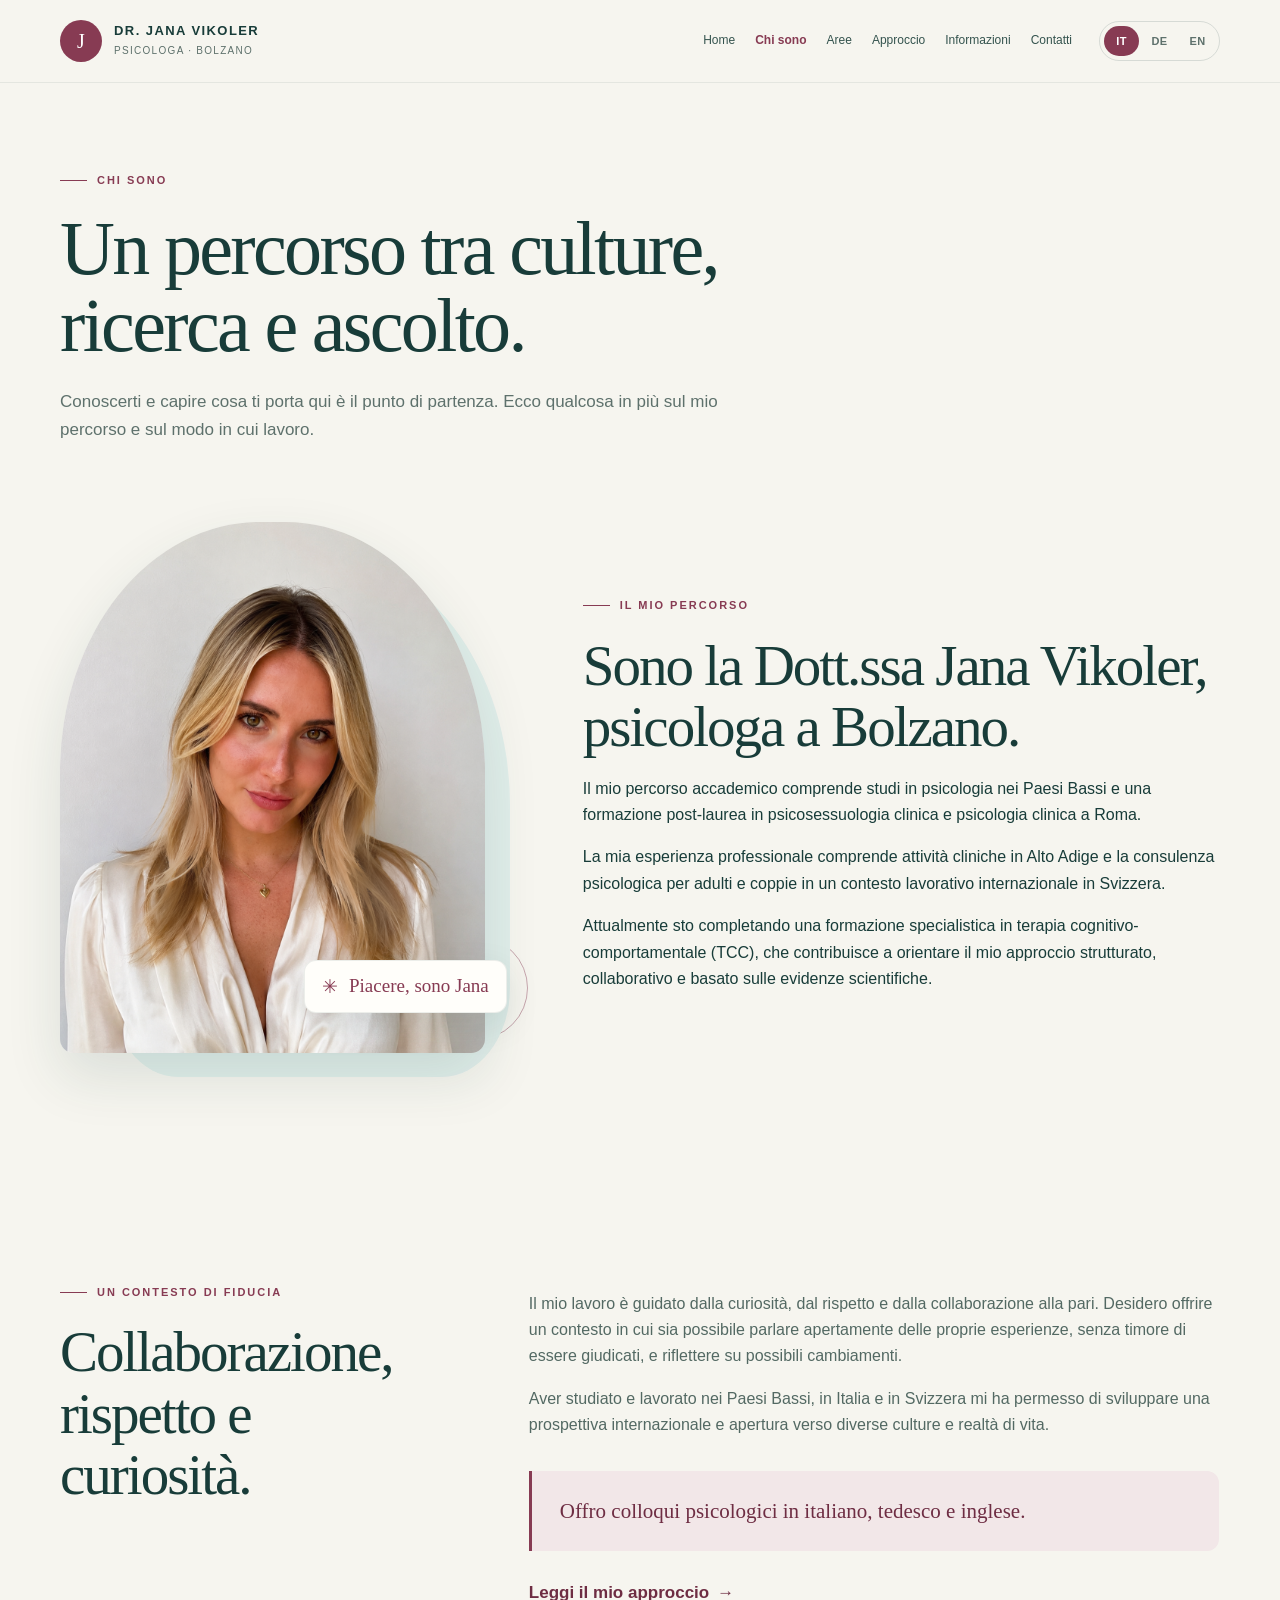
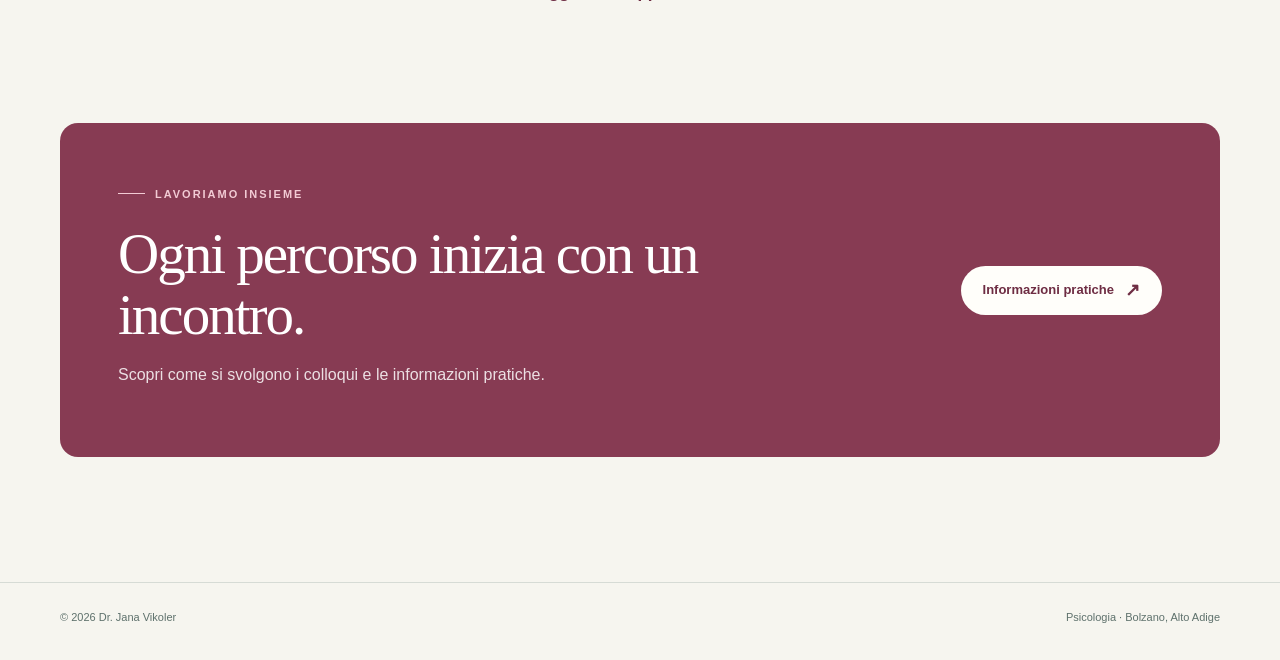
==== about.html @ 0c711f75 "First commit" ====
<!doctype html>
<html lang="it">
<head>
  <meta charset="utf-8">
  <meta name="viewport" content="width=device-width, initial-scale=1">
  <meta name="theme-color" content="#f6f5ef">
  <meta name="description" data-description-it="Scopri il percorso della Dott.ssa Jana Vikoler, psicologa a Bolzano." data-description-de="Erfahren Sie mehr über den Werdegang von Dr. Jana Vikoler, Psychologin in Bozen." data-description-en="Learn about Dr. Jana Vikoler’s background as a psychologist in Bolzano.">
  <title data-it="Chi sono — Dr. Jana Vikoler" data-de="Über mich — Dr. Jana Vikoler" data-en="About me — Dr. Jana Vikoler">Chi sono — Dr. Jana Vikoler</title>
  <link rel="stylesheet" href="style.css">
  <script src="script.js" defer></script>
</head>
<body>
  <!-- Shared navigation links to each separate site page. -->
  <header class="site-header"><div class="container header-inner">
    <a class="brand" href="index.html" aria-label="Dr. Jana Vikoler home"><span class="brand-mark" aria-hidden="true">J</span><span><span class="brand-name">Dr. Jana Vikoler</span><span class="brand-note" data-it="Psicologa · Bolzano" data-de="Psychologin · Bozen" data-en="Psychologist · Bolzano">Psicologa · Bolzano</span></span></a>
    <div class="header-actions"><nav class="main-nav" aria-label="Main navigation">
      <a href="index.html"><span data-it="Home" data-de="Start" data-en="Home">Home</span></a><a href="about.html" aria-current="page"><span data-it="Chi sono" data-de="Über mich" data-en="About me">Chi sono</span></a><a href="areas.html"><span data-it="Aree" data-de="Schwerpunkte" data-en="Areas">Aree</span></a><a href="approach.html"><span data-it="Approccio" data-de="Ansatz" data-en="Approach">Approccio</span></a><a href="practical.html"><span data-it="Informazioni" data-de="Informationen" data-en="Practical info">Informazioni</span></a><a href="contact.html"><span data-it="Contatti" data-de="Kontakt" data-en="Contact">Contatti</span></a>
    </nav><div class="language-switch" role="group" aria-label="Choose language"><button type="button" data-lang="it" aria-pressed="true" aria-label="Italiano">IT</button><button type="button" data-lang="de" aria-pressed="false" aria-label="Deutsch">DE</button><button type="button" data-lang="en" aria-pressed="false" aria-label="English">EN</button></div>
    <button class="menu-toggle" type="button" aria-label="Apri la navigazione" aria-controls="main-nav" aria-expanded="false" data-open-it="Apri la navigazione" data-open-de="Navigation öffnen" data-open-en="Open navigation" data-close-it="Chiudi la navigazione" data-close-de="Navigation schließen" data-close-en="Close navigation">☰</button></div>
  </div></header>

  <main>
    <section class="container page-top">
      <p class="eyebrow"><span data-it="Chi sono" data-de="Über mich" data-en="About me">Chi sono</span></p>
      <h1 data-it="Un percorso tra culture, ricerca e ascolto." data-de="Ein Weg zwischen Kulturen, Wissenschaft und Zuhören." data-en="A path shaped by cultures, research and listening.">Un percorso tra culture, ricerca e ascolto.</h1>
      <p data-it="Conoscerti e capire cosa ti porta qui è il punto di partenza. Ecco qualcosa in più sul mio percorso e sul modo in cui lavoro." data-de="Sie kennenzulernen und zu verstehen, was Sie hierherführt, ist der Anfang. Hier erfahren Sie mehr über meinen Hintergrund und meine Arbeitsweise." data-en="Getting to know you and understanding what brings you here is where we begin. Here is a little more about my background and the way I work.">Conoscerti e capire cosa ti porta qui è il punto di partenza. Ecco qualcosa in più sul mio percorso e sul modo in cui lavoro.</p>
    </section>

    <section class="container section about-layout section-compact-top">
      <div class="hero-visual"><img class="portrait" src="potrait_jana.PNG" alt="La Dott.ssa Jana Vikoler" data-alt-it="La Dott.ssa Jana Vikoler" data-alt-de="Dr. Jana Vikoler" data-alt-en="Dr. Jana Vikoler"><div class="portrait-tag"><span aria-hidden="true">✳</span><span data-it="Piacere, sono Jana" data-de="Schön, Sie kennenzulernen" data-en="It’s lovely to meet you">Piacere, sono Jana</span></div></div>
      <div>
        <p class="eyebrow"><span data-it="Il mio percorso" data-de="Mein Hintergrund" data-en="My background">Il mio percorso</span></p>
        <h2 data-it="Sono la Dott.ssa Jana Vikoler, psicologa a Bolzano." data-de="Ich bin Dr. Jana Vikoler, Psychologin in Bozen." data-en="I’m Dr. Jana Vikoler, a psychologist in Bolzano.">Sono la Dott.ssa Jana Vikoler, psicologa a Bolzano.</h2>
        <p data-it="Il mio percorso accademico comprende studi in psicologia nei Paesi Bassi e una formazione post-laurea in psicosessuologia clinica e psicologia clinica a Roma." data-de="Ich habe Psychologie in den Niederlanden studiert und eine weiterführende Ausbildung in Klinischer Psychosexologie und Klinischer Psychologie in Rom absolviert." data-en="My academic background includes psychology studies in the Netherlands and postgraduate training in clinical psychosexology and clinical psychology in Rome.">Il mio percorso accademico comprende studi in psicologia nei Paesi Bassi e una formazione post-laurea in psicosessuologia clinica e psicologia clinica a Roma.</p>
        <p data-it="La mia esperienza professionale comprende attività cliniche in Alto Adige e la consulenza psicologica per adulti e coppie in un contesto lavorativo internazionale in Svizzera." data-de="Zu meiner beruflichen Erfahrung gehören klinische Tätigkeiten in Südtirol und die psychologische Begleitung von Erwachsenen und Paaren in einem internationalen Arbeitskontext in der Schweiz." data-en="My professional experience includes clinical work in South Tyrol and psychological support for adults and couples in an international work setting in Switzerland.">La mia esperienza professionale comprende attività cliniche in Alto Adige e la consulenza psicologica per adulti e coppie in un contesto lavorativo internazionale in Svizzera.</p>
        <p data-it="Attualmente sto completando una formazione specialistica in terapia cognitivo-comportamentale (TCC), che contribuisce a orientare il mio approccio strutturato, collaborativo e basato sulle evidenze scientifiche." data-de="Derzeit absolviere ich eine weiterführende Ausbildung in kognitiver Verhaltenstherapie (KVT), die meinen strukturierten, kollaborativen und wissenschaftlich fundierten Ansatz prägt." data-en="I am currently undertaking further training in cognitive behavioural therapy (CBT), which informs my structured, collaborative and evidence-informed approach.">Attualmente sto completando una formazione specialistica in terapia cognitivo-comportamentale (TCC), che contribuisce a orientare il mio approccio strutturato, collaborativo e basato sulle evidenze scientifiche.</p>
      </div>
    </section>

    <section class="container section detail-layout">
      <div class="detail-intro"><p class="eyebrow"><span data-it="Un contesto di fiducia" data-de="Ein vertrauensvoller Rahmen" data-en="A space built on trust">Un contesto di fiducia</span></p><h2 data-it="Collaborazione, rispetto e curiosità." data-de="Zusammenarbeit, Respekt und Neugier." data-en="Collaboration, respect and curiosity.">Collaborazione, rispetto e curiosità.</h2></div>
      <div class="detail-copy">
        <p data-it="Il mio lavoro è guidato dalla curiosità, dal rispetto e dalla collaborazione alla pari. Desidero offrire un contesto in cui sia possibile parlare apertamente delle proprie esperienze, senza timore di essere giudicati, e riflettere su possibili cambiamenti." data-de="Meine Arbeit ist von Neugier, Respekt und Zusammenarbeit auf Augenhöhe geprägt. Mir ist wichtig, einen Rahmen zu schaffen, in dem persönliche Erfahrungen offen und ohne Angst vor Bewertung besprochen werden können und Raum für Veränderung entsteht." data-en="My work is guided by curiosity, respect and collaboration. I aim to offer a setting where you can speak openly about your experiences without fear of judgement, and reflect on possible changes.">Il mio lavoro è guidato dalla curiosità, dal rispetto e dalla collaborazione alla pari. Desidero offrire un contesto in cui sia possibile parlare apertamente delle proprie esperienze, senza timore di essere giudicati, e riflettere su possibili cambiamenti.</p>
        <p data-it="Aver studiato e lavorato nei Paesi Bassi, in Italia e in Svizzera mi ha permesso di sviluppare una prospettiva internazionale e apertura verso diverse culture e realtà di vita." data-de="Studium und Arbeit in den Niederlanden, Italien und der Schweiz haben meine internationale Perspektive und Offenheit für unterschiedliche kulturelle Hintergründe und Lebensrealitäten geprägt." data-en="Studying and working in the Netherlands, Italy and Switzerland has given me an international perspective and openness to different cultural backgrounds and life experiences.">Aver studiato e lavorato nei Paesi Bassi, in Italia e in Svizzera mi ha permesso di sviluppare una prospettiva internazionale e apertura verso diverse culture e realtà di vita.</p>
        <div class="detail-callout" data-it="Offro colloqui psicologici in italiano, tedesco e inglese." data-de="Ich biete psychologische Gespräche auf Deutsch, Italienisch und Englisch an." data-en="I offer psychological sessions in English, Italian and German.">Offro colloqui psicologici in italiano, tedesco e inglese.</div>
        <p class="top-space"><a class="text-link" href="approach.html"><span data-it="Leggi il mio approccio" data-de="Mehr über meinen Ansatz" data-en="Read about my approach">Leggi il mio approccio</span><span aria-hidden="true">→</span></a></p>
      </div>
    </section>

    <section class="container section section-no-top"><div class="contact-panel"><div class="contact-copy"><p class="eyebrow"><span data-it="Lavoriamo insieme" data-de="Zusammenarbeit" data-en="Working together">Lavoriamo insieme</span></p><h2 data-it="Ogni percorso inizia con un incontro." data-de="Jeder Weg beginnt mit einem Gespräch." data-en="Every path begins with a conversation.">Ogni percorso inizia con un incontro.</h2><p data-it="Scopri come si svolgono i colloqui e le informazioni pratiche." data-de="Erfahren Sie mehr über den Ablauf und praktische Informationen." data-en="Find out how sessions work and read the practical information.">Scopri come si svolgono i colloqui e le informazioni pratiche.</p></div><a class="button" href="practical.html"><span data-it="Informazioni pratiche" data-de="Praktische Informationen" data-en="Practical information">Informazioni pratiche</span><span class="arrow" aria-hidden="true">↗</span></a></div></section>
  </main>

  <footer class="site-footer"><div class="container footer-inner"><p>© <span class="year"></span> Dr. Jana Vikoler</p><p data-it="Psicologia · Bolzano, Alto Adige" data-de="Psychologie · Bozen, Südtirol" data-en="Psychology · Bolzano, South Tyrol">Psicologia · Bolzano, Alto Adige</p></div></footer>
</body>
</html>
---- style.css ----
/* Shared visual style for every page of Jana's website. */
:root {
  --paper: #f6f5ef;
  --white: #fffefa;
  --ink: #183c39;
  --muted: #5e716c;
  --teal: #26796f;
  --teal-dark: #164f49;
  --teal-pale: #e1eeea;
  --wine: #873b53;
  --wine-dark: #6e2d43;
  --wine-pale: #f2e7e8;
  --line: rgba(24, 60, 57, .14);
  --serif: "Iowan Old Style", "Baskerville", "Palatino Linotype", Georgia, serif;
  --sans: "Avenir Next", Avenir, "Segoe UI", sans-serif;
  --content: 1160px;
}

* { box-sizing: border-box; }
html { scroll-behavior: smooth; }
body {
  margin: 0;
  background: var(--paper);
  color: var(--ink);
  font-family: var(--sans);
  font-size: 16px;
  line-height: 1.65;
}
a { color: inherit; }
button { font: inherit; }
img { max-width: 100%; }
.container { width: min(var(--content), calc(100% - 48px)); margin-inline: auto; }

/* The same header appears on each page so visitors can move around easily. */
.site-header {
  position: sticky;
  z-index: 10;
  top: 0;
  border-bottom: 1px solid rgba(24, 60, 57, .08);
  background: rgba(246, 245, 239, .95);
  backdrop-filter: blur(14px);
}
.header-inner { min-height: 82px; display: flex; align-items: center; justify-content: space-between; gap: 28px; }
.brand { display: inline-flex; flex-shrink: 0; align-items: center; gap: 12px; text-decoration: none; }
.brand-mark { width: 42px; height: 42px; display: grid; place-items: center; border-radius: 50%; background: var(--wine); color: white; font: 20px var(--serif); }
.brand-name { display: block; font-size: 13px; font-weight: 700; letter-spacing: .11em; line-height: 1.3; text-transform: uppercase; }
.brand-note { display: block; margin-top: 3px; color: var(--muted); font-size: 10px; letter-spacing: .13em; text-transform: uppercase; }
.header-actions { display: flex; align-items: center; gap: 27px; }
.main-nav { display: flex; align-items: center; gap: 20px; }
.main-nav a { color: #34534e; font-size: 12px; text-decoration: none; transition: color .2s; }
.main-nav a:hover, .main-nav a[aria-current="page"] { color: var(--wine); }
.main-nav a[aria-current="page"] { font-weight: 700; }
.language-switch { display: flex; align-items: center; gap: 3px; padding: 4px; border: 1px solid var(--line); border-radius: 99px; }
.language-switch button { min-width: 35px; padding: 6px 8px; border: 0; border-radius: 99px; background: transparent; color: var(--muted); cursor: pointer; font-size: 11px; font-weight: 700; letter-spacing: .04em; }
.language-switch button[aria-pressed="true"] { background: var(--wine); color: white; }
.menu-toggle { display: none; width: 42px; height: 42px; border: 1px solid var(--line); border-radius: 50%; background: transparent; color: var(--ink); cursor: pointer; font-size: 20px; }

/* Reusable type and button styles. */
h1, h2, h3 { margin-top: 0; font-family: var(--serif); font-weight: 400; letter-spacing: -.035em; }
h1 { margin-bottom: 23px; font-size: clamp(48px, 6.2vw, 76px); line-height: 1.02; }
h1 em { color: var(--teal); font-weight: 400; }
h2 { margin-bottom: 18px; font-size: clamp(38px, 4.5vw, 57px); line-height: 1.08; }
h3 { font-size: 24px; line-height: 1.18; }
.eyebrow { display: inline-flex; align-items: center; gap: 10px; margin: 0 0 20px; color: var(--wine); font-size: 11px; font-weight: 700; letter-spacing: .18em; text-transform: uppercase; }
.eyebrow::before { width: 27px; height: 1px; background: currentColor; content: ""; }
.button-row { display: flex; flex-wrap: wrap; align-items: center; gap: 12px; }
.button { display: inline-flex; min-height: 49px; align-items: center; justify-content: center; gap: 11px; padding: 0 21px; border: 1px solid transparent; border-radius: 99px; background: var(--wine); color: white; font-size: 13px; font-weight: 650; text-decoration: none; transition: transform .2s, background .2s; }
.button:hover { transform: translateY(-2px); background: var(--wine-dark); }
.button .arrow { font-size: 18px; line-height: 1; }
.button-secondary { border-color: var(--line); background: transparent; color: var(--ink); }
.button-secondary:hover { background: var(--teal-pale); color: var(--ink); }
.text-link { display: inline-flex; align-items: center; gap: 8px; color: var(--wine-dark); font-size: 13px; font-weight: 700; text-decoration: none; }
.text-link:hover { text-decoration: underline; text-underline-offset: 4px; }
.text-link span { font-size: 17px; }

/* Home page hero, portrait and quick introduction. */
.hero { min-height: 620px; display: grid; grid-template-columns: 1.03fr .97fr; align-items: center; gap: 65px; padding-block: 56px 75px; }
.hero-copy > p:not(.eyebrow) { max-width: 540px; margin-bottom: 28px; color: var(--muted); font-size: 17px; line-height: 1.8; }
.hero-visual { position: relative; width: min(100%, 465px); justify-self: end; padding: 0 18px 22px 0; }
.hero-visual::before { position: absolute; z-index: -1; top: 32px; right: -7px; bottom: -2px; left: 50px; border-radius: 48% 48% 17% 17%; background: var(--teal-pale); content: ""; }
.hero-visual::after { position: absolute; z-index: -2; right: -25px; bottom: 35px; width: 102px; height: 102px; border: 1px solid rgba(135, 59, 83, .42); border-radius: 50%; content: ""; }
.portrait { display: block; width: 100%; max-height: 565px; aspect-ratio: 4 / 5; border-radius: 47% 47% 14px 14px; object-fit: cover; object-position: center 40%; box-shadow: 0 24px 55px rgba(26, 62, 57, .12); }
.portrait-tag { position: absolute; right: -4px; bottom: 62px; display: flex; align-items: center; gap: 11px; padding: 14px 17px; border: 1px solid rgba(24, 60, 57, .08); border-radius: 12px; background: var(--white); box-shadow: 0 12px 35px rgba(24, 60, 57, .1); color: var(--ink); font: 16px var(--serif); }
.portrait-tag span { color: var(--wine); font-size: 19px; }
.language-note { display: flex; align-items: center; gap: 11px; margin-top: 29px; color: var(--muted); font-size: 12px; }
.language-note .dots { color: var(--wine); letter-spacing: .22em; }
.intro-band { display: grid; grid-template-columns: 1fr auto; align-items: center; gap: 40px; padding: 29px 36px; border-radius: 14px; background: var(--teal-dark); color: white; }
.intro-band p { max-width: 750px; margin: 0; color: rgba(255,255,255,.85); font: 20px/1.5 var(--serif); }
.intro-band .place { color: #d7e7df; font-size: 12px; letter-spacing: .1em; text-transform: uppercase; white-space: nowrap; }

/* Shared section layouts and cards used across the detail pages. */
.section { padding-block: 100px; }
.section-heading { max-width: 700px; margin-bottom: 38px; }
.section-heading > p:last-child { max-width: 580px; margin-bottom: 0; color: var(--muted); }
.card-grid { display: grid; grid-template-columns: repeat(2, 1fr); gap: 16px; }
.info-card { min-height: 205px; padding: 24px 25px; border: 1px solid var(--line); border-radius: 13px; background: var(--white); transition: transform .2s, box-shadow .2s; }
.info-card:hover { transform: translateY(-3px); box-shadow: 0 14px 35px rgba(24, 60, 57, .07); }
.card-index { display: grid; width: 39px; height: 39px; place-items: center; margin-bottom: 24px; border-radius: 50%; background: var(--teal-pale); color: var(--teal-dark); font: 15px var(--serif); }
.info-card:nth-child(even) .card-index { background: var(--wine-pale); color: var(--wine); }
.info-card h3 { margin-bottom: 10px; }
.info-card p { margin-bottom: 12px; color: var(--muted); font-size: 14px; }
.detail-layout { display: grid; grid-template-columns: .72fr 1.28fr; gap: 80px; align-items: start; }
.detail-intro { position: sticky; top: 120px; }
.detail-intro p:not(.eyebrow) { color: var(--muted); }
.detail-copy { max-width: 690px; }
.detail-copy h3 { margin: 28px 0 9px; }
.detail-copy p { color: #536963; }
.detail-copy ul { padding-left: 20px; color: #536963; }
.detail-copy li { margin-bottom: 8px; padding-left: 5px; }
.detail-callout { margin-top: 32px; padding: 25px 28px; border-left: 3px solid var(--wine); border-radius: 0 12px 12px 0; background: var(--wine-pale); color: var(--wine-dark); font: 21px/1.45 var(--serif); }
.soft-panel { padding: 42px; border-radius: 16px; background: var(--teal-pale); }
.soft-panel p:last-child { margin-bottom: 0; }
.about-layout { display: grid; grid-template-columns: .82fr 1.18fr; align-items: center; gap: 80px; }
.about-note { position: relative; min-height: 370px; display: flex; flex-direction: column; justify-content: flex-end; padding: 32px; overflow: hidden; border-radius: 15px; background: var(--wine-pale); }
.about-note::before, .about-note::after { position: absolute; border: 1px solid rgba(135, 59, 83, .22); border-radius: 50%; content: ""; }
.about-note::before { top: -68px; right: -40px; width: 245px; height: 245px; }
.about-note::after { top: -39px; right: -10px; width: 185px; height: 185px; }
.about-note .quote-mark { position: absolute; top: 55px; left: 32px; color: var(--wine); font: 88px/.8 var(--serif); }
.about-note p { position: relative; z-index: 1; max-width: 320px; margin: 0; color: var(--wine-dark); font: 26px/1.35 var(--serif); }
.approach-panel { display: grid; grid-template-columns: 1.1fr .9fr; gap: 65px; padding: 54px 58px; border-radius: 18px; background: var(--teal-pale); }
.approach-copy p:not(.eyebrow) { color: #45625c; }
.approach-aside { display: flex; flex-direction: column; justify-content: center; padding-left: 32px; border-left: 1px solid rgba(24,60,57,.18); }
.approach-aside blockquote { margin: 0 0 22px; color: var(--teal-dark); font: clamp(24px, 2.6vw, 34px)/1.3 var(--serif); }
.approach-aside p { max-width: 300px; margin: 0; color: var(--muted); font-size: 13px; }
.practical-list { display: grid; grid-template-columns: 1fr 1fr; gap: 0 28px; border-top: 1px solid var(--line); }
.practical-item { padding: 18px 0; border-bottom: 1px solid var(--line); }
.practical-item strong { display: block; margin-bottom: 3px; color: var(--wine); font-size: 11px; letter-spacing: .13em; text-transform: uppercase; }
.practical-item span { color: var(--ink); font-size: 14px; }
.contact-panel { display: flex; justify-content: space-between; align-items: center; gap: 35px; padding: 53px 58px; border-radius: 18px; background: var(--wine); color: white; }
.contact-copy { max-width: 650px; }
.contact-copy h1, .contact-copy h2 { margin-bottom: 14px; }
.contact-copy > p:not(.eyebrow) { color: rgba(255,255,255,.84); }
.contact-copy .eyebrow { color: #f2cbd4; }
.contact-panel .button { flex-shrink: 0; background: var(--white); color: var(--wine-dark); }
.contact-panel .button:hover { background: #f4e6e8; }
.contact-status { margin: 21px 0 0; color: #f5dfe4 !important; font-size: 12px; }
.contact-details { display: grid; grid-template-columns: repeat(3, 1fr); gap: 14px; margin-top: 25px; }
.contact-detail { padding: 21px; border: 1px solid var(--line); border-radius: 12px; background: var(--white); }
.contact-detail strong { display: block; margin-bottom: 7px; color: var(--wine); font-size: 11px; letter-spacing: .12em; text-transform: uppercase; }
.contact-detail span { color: var(--muted); font-size: 13px; }
.page-top { padding-block: 80px 36px; }
.page-top h1 { max-width: 850px; }
.page-top > p:not(.eyebrow) { max-width: 700px; color: var(--muted); font-size: 17px; }
.page-top .button { margin-top: 10px; }
.home-approach, .section-no-top { padding-top: 0 !important; }
.section-compact-top { padding-top: 25px !important; }
.top-space { margin-top: 28px; }
.section-link { margin-top: 24px; }

/* Small footer, repeated on every page. */
.site-footer { margin-top: 25px; padding-block: 25px 34px; border-top: 1px solid var(--line); color: var(--muted); font-size: 11px; }
.footer-inner { display: flex; justify-content: space-between; gap: 20px; }
.footer-inner p { margin: 0; }

/* Tablet and phone layout adjustments. */
@media (max-width: 1000px) {
  .header-actions { gap: 16px; }
  .main-nav { gap: 13px; }
  .main-nav a { font-size: 11px; }
  .hero { gap: 38px; }
  .detail-layout, .about-layout { gap: 48px; }
  .approach-panel { gap: 40px; padding: 45px; }
}
@media (max-width: 760px) {
  html { scroll-padding-top: 78px; }
  .container { width: min(var(--content), calc(100% - 36px)); }
  .header-inner { min-height: 72px; gap: 10px; }
  .brand { gap: 8px; }
  .brand-mark { width: 38px; height: 38px; }
  .brand-name { font-size: 11px; }
  .brand-note { font-size: 9px; }
  .header-actions { gap: 9px; }
  .menu-toggle { display: block; order: 2; }
  .language-switch { order: 1; }
  .main-nav { position: absolute; top: calc(100% + 1px); right: 0; left: 0; display: none; flex-direction: column; align-items: stretch; gap: 0; padding: 8px 18px 16px; border-bottom: 1px solid var(--line); background: var(--paper); }
  .main-nav.open { display: flex; }
  .main-nav a { padding: 11px 0; border-bottom: 1px solid rgba(24,60,57,.08); font-size: 13px; }
  .main-nav a:last-child { border: 0; }
  .hero { min-height: unset; grid-template-columns: 1fr; gap: 34px; padding-block: 48px 48px; }
  .hero-copy { order: 1; }
  .hero-visual { order: 2; width: min(82%, 370px); justify-self: center; }
  h1 { font-size: clamp(46px, 12vw, 65px); }
  .hero-copy > p:not(.eyebrow) { font-size: 15px; }
  .portrait { max-height: 450px; }
  .portrait-tag { right: -17px; bottom: 42px; padding: 11px 13px; font-size: 14px; }
  .intro-band { grid-template-columns: 1fr; gap: 18px; padding: 24px; }
  .intro-band p { font-size: 18px; }
  .section { padding-block: 72px; }
  .card-grid { gap: 12px; }
  .info-card { min-height: 225px; padding: 20px 18px; }
  .info-card h3 { font-size: 21px; }
  .detail-layout, .about-layout { grid-template-columns: 1fr; gap: 30px; }
  .detail-intro { position: static; }
  .about-note { min-height: 270px; }
  .about-note p { font-size: 24px; }
  .approach-panel { grid-template-columns: 1fr; gap: 27px; padding: 36px 27px; }
  .approach-aside { padding: 24px 0 0; border-top: 1px solid rgba(24,60,57,.18); border-left: 0; }
  .practical-list { gap: 0 16px; }
  .contact-panel { align-items: flex-start; flex-direction: column; padding: 36px 27px; }
  .contact-details { grid-template-columns: 1fr; }
  .page-top { padding-block: 55px 20px; }
  .page-top > p:not(.eyebrow) { font-size: 15px; }
  .footer-inner { flex-direction: column; gap: 8px; }
}
@media (max-width: 430px) {
  .brand-mark { width: 34px; height: 34px; font-size: 17px; }
  .brand-name { font-size: 10px; }
  .brand-note { letter-spacing: .08em; }
  .language-switch button { min-width: 30px; padding-inline: 5px; }
  .card-grid, .practical-list { grid-template-columns: 1fr; }
  .info-card { min-height: unset; }
}
@media (prefers-reduced-motion: reduce) {
  *, *::before, *::after { scroll-behavior: auto !important; transition-duration: .01ms !important; }
}
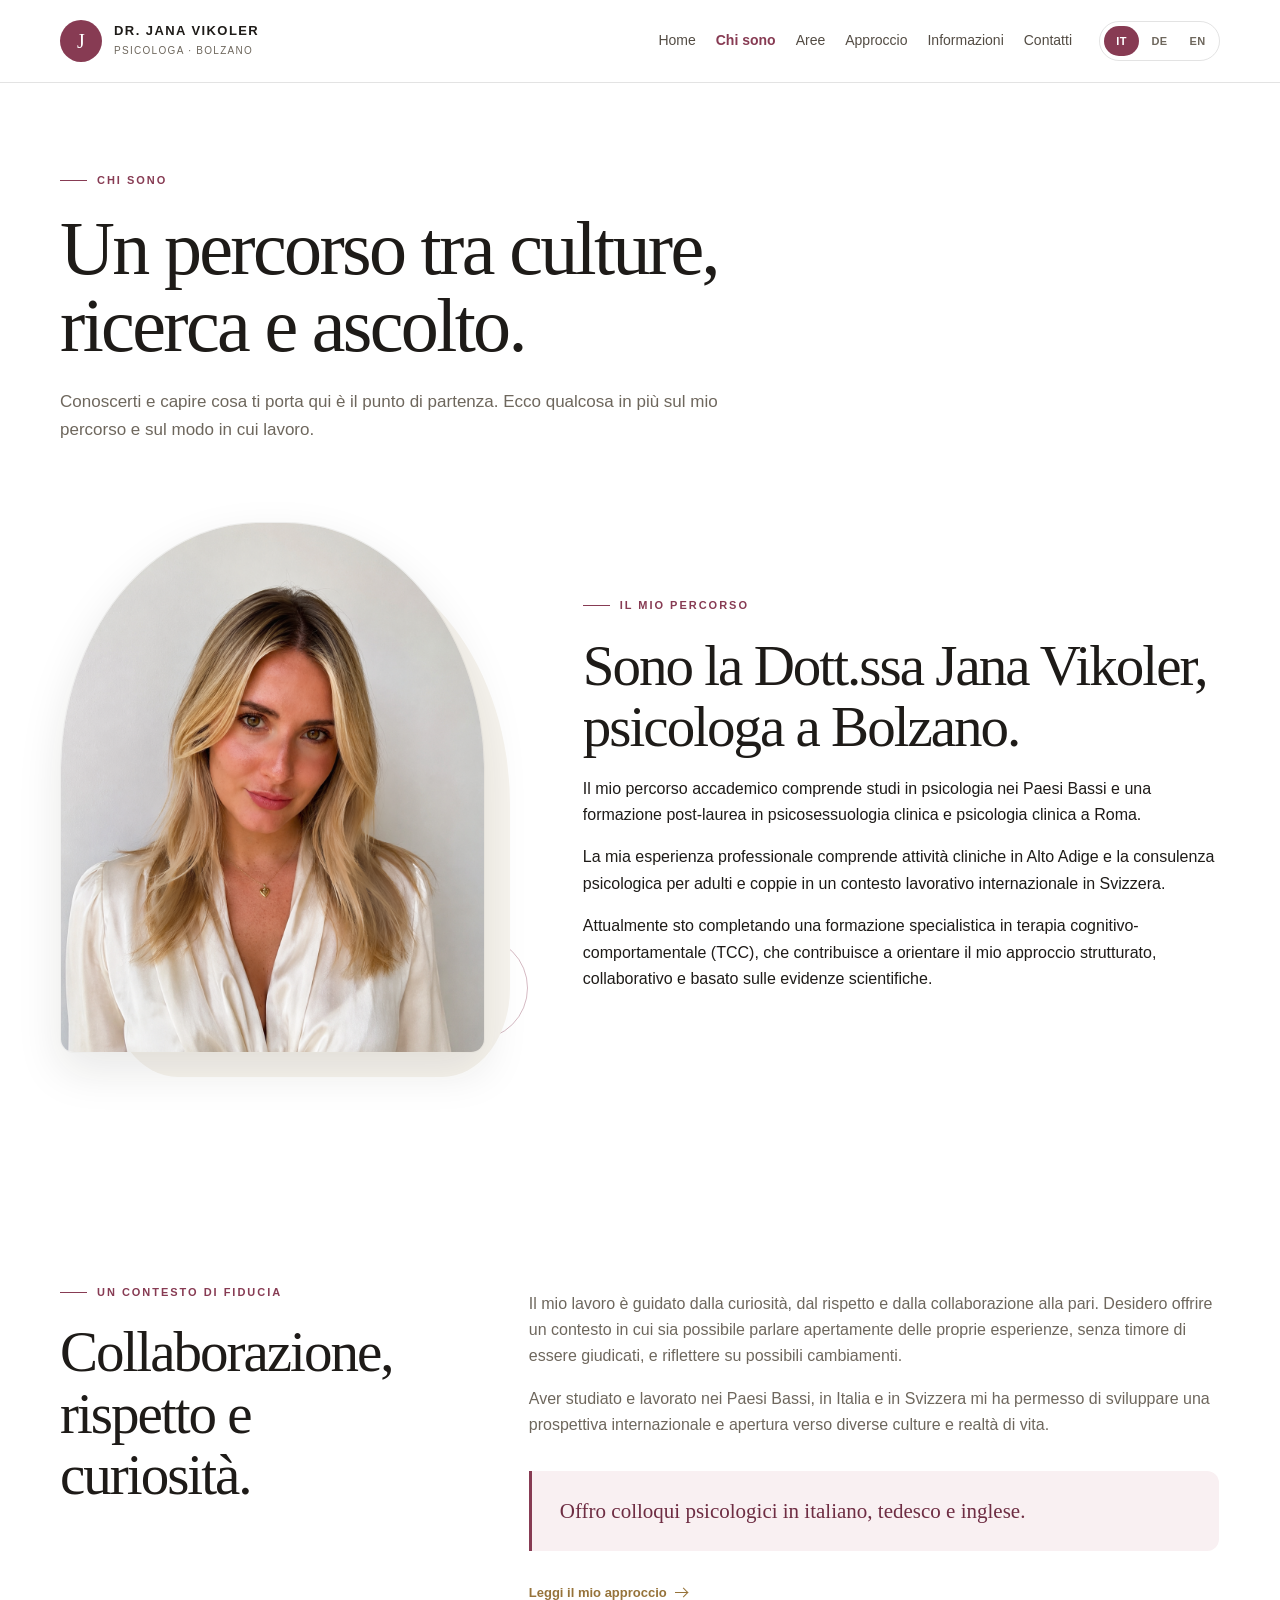
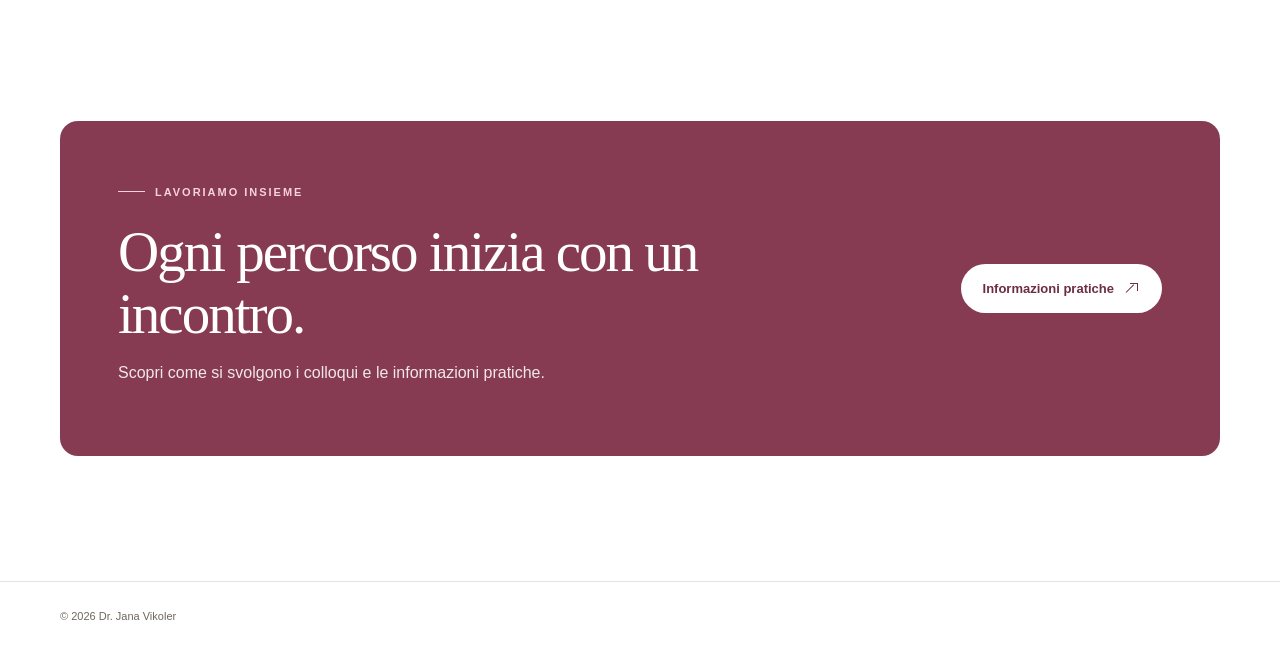
==== commit 129c33f2: "Aggiunta pagina privacy e aggiornati footer" ====
--- a/about.html
+++ b/about.html
@@ -3,7 +3,7 @@
 <head>
   <meta charset="utf-8">
   <meta name="viewport" content="width=device-width, initial-scale=1">
-  <meta name="theme-color" content="#f6f5ef">
+  <meta name="theme-color" content="#ffffff">
   <meta name="description" data-description-it="Scopri il percorso della Dott.ssa Jana Vikoler, psicologa a Bolzano." data-description-de="Erfahren Sie mehr über den Werdegang von Dr. Jana Vikoler, Psychologin in Bozen." data-description-en="Learn about Dr. Jana Vikoler’s background as a psychologist in Bolzano.">
   <title data-it="Chi sono — Dr. Jana Vikoler" data-de="Über mich — Dr. Jana Vikoler" data-en="About me — Dr. Jana Vikoler">Chi sono — Dr. Jana Vikoler</title>
   <link rel="stylesheet" href="style.css">
@@ -16,7 +16,7 @@
     <div class="header-actions"><nav class="main-nav" aria-label="Main navigation">
       <a href="index.html"><span data-it="Home" data-de="Start" data-en="Home">Home</span></a><a href="about.html" aria-current="page"><span data-it="Chi sono" data-de="Über mich" data-en="About me">Chi sono</span></a><a href="areas.html"><span data-it="Aree" data-de="Schwerpunkte" data-en="Areas">Aree</span></a><a href="approach.html"><span data-it="Approccio" data-de="Ansatz" data-en="Approach">Approccio</span></a><a href="practical.html"><span data-it="Informazioni" data-de="Informationen" data-en="Practical info">Informazioni</span></a><a href="contact.html"><span data-it="Contatti" data-de="Kontakt" data-en="Contact">Contatti</span></a>
     </nav><div class="language-switch" role="group" aria-label="Choose language"><button type="button" data-lang="it" aria-pressed="true" aria-label="Italiano">IT</button><button type="button" data-lang="de" aria-pressed="false" aria-label="Deutsch">DE</button><button type="button" data-lang="en" aria-pressed="false" aria-label="English">EN</button></div>
-    <button class="menu-toggle" type="button" aria-label="Apri la navigazione" aria-controls="main-nav" aria-expanded="false" data-open-it="Apri la navigazione" data-open-de="Navigation öffnen" data-open-en="Open navigation" data-close-it="Chiudi la navigazione" data-close-de="Navigation schließen" data-close-en="Close navigation">☰</button></div>
+    <button class="menu-toggle" type="button" aria-label="Apri la navigazione" aria-controls="main-nav" aria-expanded="false" data-open-it="Apri la navigazione" data-open-de="Navigation öffnen" data-open-en="Open navigation" data-close-it="Chiudi la navigazione" data-close-de="Navigation schließen" data-close-en="Close navigation"><span class="menu-icon" aria-hidden="true"></span></button></div>
   </div></header>
 
   <main>
@@ -27,7 +27,10 @@
     </section>
 
     <section class="container section about-layout section-compact-top">
-      <div class="hero-visual"><img class="portrait" src="potrait_jana.PNG" alt="La Dott.ssa Jana Vikoler" data-alt-it="La Dott.ssa Jana Vikoler" data-alt-de="Dr. Jana Vikoler" data-alt-en="Dr. Jana Vikoler"><div class="portrait-tag"><span aria-hidden="true">✳</span><span data-it="Piacere, sono Jana" data-de="Schön, Sie kennenzulernen" data-en="It’s lovely to meet you">Piacere, sono Jana</span></div></div>
+      <div class="hero-visual portrait-frame">
+        <!-- Swap the src for a new portrait when available; keep portrait-image for consistent sizing and cropping. -->
+        <img class="portrait-image" src="potrait_jana.PNG" alt="La Dott.ssa Jana Vikoler" data-alt-it="La Dott.ssa Jana Vikoler" data-alt-de="Dr. Jana Vikoler" data-alt-en="Dr. Jana Vikoler">
+      </div>
       <div>
         <p class="eyebrow"><span data-it="Il mio percorso" data-de="Mein Hintergrund" data-en="My background">Il mio percorso</span></p>
         <h2 data-it="Sono la Dott.ssa Jana Vikoler, psicologa a Bolzano." data-de="Ich bin Dr. Jana Vikoler, Psychologin in Bozen." data-en="I’m Dr. Jana Vikoler, a psychologist in Bolzano.">Sono la Dott.ssa Jana Vikoler, psicologa a Bolzano.</h2>
@@ -43,13 +46,13 @@
         <p data-it="Il mio lavoro è guidato dalla curiosità, dal rispetto e dalla collaborazione alla pari. Desidero offrire un contesto in cui sia possibile parlare apertamente delle proprie esperienze, senza timore di essere giudicati, e riflettere su possibili cambiamenti." data-de="Meine Arbeit ist von Neugier, Respekt und Zusammenarbeit auf Augenhöhe geprägt. Mir ist wichtig, einen Rahmen zu schaffen, in dem persönliche Erfahrungen offen und ohne Angst vor Bewertung besprochen werden können und Raum für Veränderung entsteht." data-en="My work is guided by curiosity, respect and collaboration. I aim to offer a setting where you can speak openly about your experiences without fear of judgement, and reflect on possible changes.">Il mio lavoro è guidato dalla curiosità, dal rispetto e dalla collaborazione alla pari. Desidero offrire un contesto in cui sia possibile parlare apertamente delle proprie esperienze, senza timore di essere giudicati, e riflettere su possibili cambiamenti.</p>
         <p data-it="Aver studiato e lavorato nei Paesi Bassi, in Italia e in Svizzera mi ha permesso di sviluppare una prospettiva internazionale e apertura verso diverse culture e realtà di vita." data-de="Studium und Arbeit in den Niederlanden, Italien und der Schweiz haben meine internationale Perspektive und Offenheit für unterschiedliche kulturelle Hintergründe und Lebensrealitäten geprägt." data-en="Studying and working in the Netherlands, Italy and Switzerland has given me an international perspective and openness to different cultural backgrounds and life experiences.">Aver studiato e lavorato nei Paesi Bassi, in Italia e in Svizzera mi ha permesso di sviluppare una prospettiva internazionale e apertura verso diverse culture e realtà di vita.</p>
         <div class="detail-callout" data-it="Offro colloqui psicologici in italiano, tedesco e inglese." data-de="Ich biete psychologische Gespräche auf Deutsch, Italienisch und Englisch an." data-en="I offer psychological sessions in English, Italian and German.">Offro colloqui psicologici in italiano, tedesco e inglese.</div>
-        <p class="top-space"><a class="text-link" href="approach.html"><span data-it="Leggi il mio approccio" data-de="Mehr über meinen Ansatz" data-en="Read about my approach">Leggi il mio approccio</span><span aria-hidden="true">→</span></a></p>
+        <p class="top-space"><a class="text-link" href="approach.html"><span data-it="Leggi il mio approccio" data-de="Mehr über meinen Ansatz" data-en="Read about my approach">Leggi il mio approccio</span><span class="text-arrow" aria-hidden="true"></span></a></p>
       </div>
     </section>
 
-    <section class="container section section-no-top"><div class="contact-panel"><div class="contact-copy"><p class="eyebrow"><span data-it="Lavoriamo insieme" data-de="Zusammenarbeit" data-en="Working together">Lavoriamo insieme</span></p><h2 data-it="Ogni percorso inizia con un incontro." data-de="Jeder Weg beginnt mit einem Gespräch." data-en="Every path begins with a conversation.">Ogni percorso inizia con un incontro.</h2><p data-it="Scopri come si svolgono i colloqui e le informazioni pratiche." data-de="Erfahren Sie mehr über den Ablauf und praktische Informationen." data-en="Find out how sessions work and read the practical information.">Scopri come si svolgono i colloqui e le informazioni pratiche.</p></div><a class="button" href="practical.html"><span data-it="Informazioni pratiche" data-de="Praktische Informationen" data-en="Practical information">Informazioni pratiche</span><span class="arrow" aria-hidden="true">↗</span></a></div></section>
+    <section class="container section section-no-top"><div class="contact-panel"><div class="contact-copy"><p class="eyebrow"><span data-it="Lavoriamo insieme" data-de="Zusammenarbeit" data-en="Working together">Lavoriamo insieme</span></p><h2 data-it="Ogni percorso inizia con un incontro." data-de="Jeder Weg beginnt mit einem Gespräch." data-en="Every path begins with a conversation.">Ogni percorso inizia con un incontro.</h2><p data-it="Scopri come si svolgono i colloqui e le informazioni pratiche." data-de="Erfahren Sie mehr über den Ablauf und praktische Informationen." data-en="Find out how sessions work and read the practical information.">Scopri come si svolgono i colloqui e le informazioni pratiche.</p></div><a class="button" href="practical.html"><span data-it="Informazioni pratiche" data-de="Praktische Informationen" data-en="Practical information">Informazioni pratiche</span><span class="arrow" aria-hidden="true"></span></a></div></section>
   </main>
 
-  <footer class="site-footer"><div class="container footer-inner"><p>© <span class="year"></span> Dr. Jana Vikoler</p><p data-it="Psicologia · Bolzano, Alto Adige" data-de="Psychologie · Bozen, Südtirol" data-en="Psychology · Bolzano, South Tyrol">Psicologia · Bolzano, Alto Adige</p></div></footer>
+  <footer class="site-footer"><div class="container footer-inner"><p>© <span class="year"></span> Dr. Jana Vikoler</p></div></footer>
 </body>
 </html>
--- a/style.css
+++ b/style.css
@@ -1,16 +1,17 @@
 /* Shared visual style for every page of Jana's website. */
 :root {
-  --paper: #f6f5ef;
-  --white: #fffefa;
-  --ink: #183c39;
-  --muted: #5e716c;
-  --teal: #26796f;
-  --teal-dark: #164f49;
-  --teal-pale: #e1eeea;
+  color-scheme: light;
+  --paper: #ffffff;
+  --white: #ffffff;
+  --ink: #1e1b18;
+  --muted: #6e675d;
+  --gold: #96733a;
+  --gold-pale: #f7f4ee;
   --wine: #873b53;
   --wine-dark: #6e2d43;
-  --wine-pale: #f2e7e8;
-  --line: rgba(24, 60, 57, .14);
+  --wine-pale: #f9f0f2;
+  --wine-text: #873b53;
+  --line: rgba(30, 27, 24, .12);
   --serif: "Iowan Old Style", "Baskerville", "Palatino Linotype", Georgia, serif;
   --sans: "Avenir Next", Avenir, "Segoe UI", sans-serif;
   --content: 1160px;
@@ -36,8 +37,8 @@
   position: sticky;
   z-index: 10;
   top: 0;
-  border-bottom: 1px solid rgba(24, 60, 57, .08);
-  background: rgba(246, 245, 239, .95);
+  border-bottom: 1px solid var(--line);
+  background: rgba(255, 255, 255, .95);
   backdrop-filter: blur(14px);
 }
 .header-inner { min-height: 82px; display: flex; align-items: center; justify-content: space-between; gap: 28px; }
@@ -47,95 +48,112 @@
 .brand-note { display: block; margin-top: 3px; color: var(--muted); font-size: 10px; letter-spacing: .13em; text-transform: uppercase; }
 .header-actions { display: flex; align-items: center; gap: 27px; }
 .main-nav { display: flex; align-items: center; gap: 20px; }
-.main-nav a { color: #34534e; font-size: 12px; text-decoration: none; transition: color .2s; }
+.main-nav a { color: #534c44; font-size: 14px; text-decoration: none; transition: color .2s; }
 .main-nav a:hover, .main-nav a[aria-current="page"] { color: var(--wine); }
 .main-nav a[aria-current="page"] { font-weight: 700; }
 .language-switch { display: flex; align-items: center; gap: 3px; padding: 4px; border: 1px solid var(--line); border-radius: 99px; }
 .language-switch button { min-width: 35px; padding: 6px 8px; border: 0; border-radius: 99px; background: transparent; color: var(--muted); cursor: pointer; font-size: 11px; font-weight: 700; letter-spacing: .04em; }
 .language-switch button[aria-pressed="true"] { background: var(--wine); color: white; }
-.menu-toggle { display: none; width: 42px; height: 42px; border: 1px solid var(--line); border-radius: 50%; background: transparent; color: var(--ink); cursor: pointer; font-size: 20px; }
+.menu-toggle { display: none; width: 42px; height: 42px; border: 1px solid var(--line); border-radius: 50%; background: transparent; color: var(--ink); cursor: pointer; }
+/* CSS-drawn marks keep icons consistent across mobile and desktop fonts. */
+.menu-icon, .menu-icon::before, .menu-icon::after { position: absolute; width: 17px; height: 1px; background: currentColor; content: ""; }
+.menu-icon { position: relative; display: block; margin-inline: auto; }
+.menu-icon::before { top: -5px; left: 0; }
+.menu-icon::after { top: 5px; left: 0; }
 
 /* Reusable type and button styles. */
 h1, h2, h3 { margin-top: 0; font-family: var(--serif); font-weight: 400; letter-spacing: -.035em; }
 h1 { margin-bottom: 23px; font-size: clamp(48px, 6.2vw, 76px); line-height: 1.02; }
-h1 em { color: var(--teal); font-weight: 400; }
+.hero-subtitle { display: block; color: var(--gold); font-family: var(--sans); font-size: clamp(17px, 2.4vw, 29px); font-weight: 400; letter-spacing: -.02em; line-height: 1.35; white-space: nowrap; }
 h2 { margin-bottom: 18px; font-size: clamp(38px, 4.5vw, 57px); line-height: 1.08; }
 h3 { font-size: 24px; line-height: 1.18; }
-.eyebrow { display: inline-flex; align-items: center; gap: 10px; margin: 0 0 20px; color: var(--wine); font-size: 11px; font-weight: 700; letter-spacing: .18em; text-transform: uppercase; }
+.eyebrow { display: inline-flex; align-items: center; gap: 10px; margin: 0 0 20px; color: var(--wine-text); font-size: 11px; font-weight: 700; letter-spacing: .18em; text-transform: uppercase; }
 .eyebrow::before { width: 27px; height: 1px; background: currentColor; content: ""; }
 .button-row { display: flex; flex-wrap: wrap; align-items: center; gap: 12px; }
 .button { display: inline-flex; min-height: 49px; align-items: center; justify-content: center; gap: 11px; padding: 0 21px; border: 1px solid transparent; border-radius: 99px; background: var(--wine); color: white; font-size: 13px; font-weight: 650; text-decoration: none; transition: transform .2s, background .2s; }
 .button:hover { transform: translateY(-2px); background: var(--wine-dark); }
-.button .arrow { font-size: 18px; line-height: 1; }
+.button .arrow { position: relative; display: inline-block; width: 15px; height: 15px; flex: 0 0 15px; }
+.button .arrow::before { position: absolute; top: 2px; right: 2px; width: 7px; height: 7px; border-top: 1.5px solid currentColor; border-right: 1.5px solid currentColor; content: ""; }
+.button .arrow::after { position: absolute; bottom: 3px; left: 1px; width: 11px; border-top: 1.5px solid currentColor; content: ""; transform: rotate(-45deg); transform-origin: left center; }
 .button-secondary { border-color: var(--line); background: transparent; color: var(--ink); }
-.button-secondary:hover { background: var(--teal-pale); color: var(--ink); }
-.text-link { display: inline-flex; align-items: center; gap: 8px; color: var(--wine-dark); font-size: 13px; font-weight: 700; text-decoration: none; }
+.button-secondary:hover { background: var(--gold-pale); color: var(--ink); }
+.text-link { display: inline-flex; align-items: center; gap: 8px; color: var(--gold); font-size: 13px; font-weight: 700; text-decoration: none; }
 .text-link:hover { text-decoration: underline; text-underline-offset: 4px; }
-.text-link span { font-size: 17px; }
+.text-arrow { position: relative; display: inline-block; width: 13px; height: 13px; flex: 0 0 13px; }
+.text-arrow::before { position: absolute; top: 6px; right: 1px; left: 0; border-top: 1.5px solid currentColor; content: ""; }
+.text-arrow::after { position: absolute; top: 3px; right: 1px; width: 6px; height: 6px; border-top: 1.5px solid currentColor; border-right: 1.5px solid currentColor; content: ""; transform: rotate(45deg); }
 
 /* Home page hero, portrait and quick introduction. */
-.hero { min-height: 620px; display: grid; grid-template-columns: 1.03fr .97fr; align-items: center; gap: 65px; padding-block: 56px 75px; }
-.hero-copy > p:not(.eyebrow) { max-width: 540px; margin-bottom: 28px; color: var(--muted); font-size: 17px; line-height: 1.8; }
-.hero-visual { position: relative; width: min(100%, 465px); justify-self: end; padding: 0 18px 22px 0; }
-.hero-visual::before { position: absolute; z-index: -1; top: 32px; right: -7px; bottom: -2px; left: 50px; border-radius: 48% 48% 17% 17%; background: var(--teal-pale); content: ""; }
-.hero-visual::after { position: absolute; z-index: -2; right: -25px; bottom: 35px; width: 102px; height: 102px; border: 1px solid rgba(135, 59, 83, .42); border-radius: 50%; content: ""; }
-.portrait { display: block; width: 100%; max-height: 565px; aspect-ratio: 4 / 5; border-radius: 47% 47% 14px 14px; object-fit: cover; object-position: center 40%; box-shadow: 0 24px 55px rgba(26, 62, 57, .12); }
-.portrait-tag { position: absolute; right: -4px; bottom: 62px; display: flex; align-items: center; gap: 11px; padding: 14px 17px; border: 1px solid rgba(24, 60, 57, .08); border-radius: 12px; background: var(--white); box-shadow: 0 12px 35px rgba(24, 60, 57, .1); color: var(--ink); font: 16px var(--serif); }
-.portrait-tag span { color: var(--wine); font-size: 19px; }
-.language-note { display: flex; align-items: center; gap: 11px; margin-top: 29px; color: var(--muted); font-size: 12px; }
-.language-note .dots { color: var(--wine); letter-spacing: .22em; }
-.intro-band { display: grid; grid-template-columns: 1fr auto; align-items: center; gap: 40px; padding: 29px 36px; border-radius: 14px; background: var(--teal-dark); color: white; }
-.intro-band p { max-width: 750px; margin: 0; color: rgba(255,255,255,.85); font: 20px/1.5 var(--serif); }
-.intro-band .place { color: #d7e7df; font-size: 12px; letter-spacing: .1em; text-transform: uppercase; white-space: nowrap; }
+.hero { min-height: 620px; display: grid; grid-template-columns: 1.03fr .97fr; align-items: center; gap: 65px; padding-block: 56px 85px; }
+.intro-section { margin-block: 50px 40px; }
+.intro-band { min-height: 120px; display: grid; grid-template-columns: 1fr; align-items: center; gap: 32px; padding: 25px 36px; border: 1px solid rgba(150, 115, 58, .22); border-left: 4px solid var(--gold); border-radius: 14px; background: linear-gradient(105deg, #f7f3ea 0%, #fbf9f4 55%, #ffffff 100%); box-shadow: 0 10px 30px rgba(150, 115, 58, .07); }
+.intro-band blockquote { max-width: 780px; margin: 0; color: var(--ink); font: clamp(20px, 2.2vw, 24px)/1.5 var(--serif); }
+.intro-band blockquote::before { content: "“"; color: var(--gold); font-size: 1.8em; font-weight: 700; line-height: 0; vertical-align: -.2em; }
+.intro-band blockquote::after { content: "”"; color: var(--gold); font-size: 1.8em; font-weight: 700; line-height: 0; vertical-align: -.2em; }
+.quote-ending { white-space: nowrap; }
+.hero-visual { position: relative; isolation: isolate; width: min(100%, 465px); justify-self: end; padding: 0 18px 22px 0; }
+.portrait-frame::before { position: absolute; z-index: -1; top: 32px; right: -7px; bottom: -2px; left: 50px; border-radius: 48% 48% 17% 17%; background: var(--gold-pale); content: ""; }
+.portrait-frame::after { position: absolute; z-index: -2; right: -25px; bottom: 35px; width: 102px; height: 102px; border: 1px solid rgba(135, 59, 83, .35); border-radius: 50%; content: ""; }
+.portrait-image { display: block; width: 100%; max-height: 565px; aspect-ratio: 4 / 5; border: 1px solid rgba(30, 27, 24, .08); border-radius: 47% 47% 14px 14px; object-fit: cover; object-position: center 40%; box-shadow: 0 18px 45px rgba(30, 27, 24, .1); }
+.portrait-tag { position: absolute; right: -4px; bottom: 62px; padding: 11px 15px; border: 1px solid var(--line); border-radius: 12px; background: #ffffff; box-shadow: 0 10px 28px rgba(0, 0, 0, .08); color: var(--ink); font: 16px var(--serif); }
 
 /* Shared section layouts and cards used across the detail pages. */
 .section { padding-block: 100px; }
 .section-heading { max-width: 700px; margin-bottom: 38px; }
 .section-heading > p:last-child { max-width: 580px; margin-bottom: 0; color: var(--muted); }
 .card-grid { display: grid; grid-template-columns: repeat(2, 1fr); gap: 16px; }
-.info-card { min-height: 205px; padding: 24px 25px; border: 1px solid var(--line); border-radius: 13px; background: var(--white); transition: transform .2s, box-shadow .2s; }
-.info-card:hover { transform: translateY(-3px); box-shadow: 0 14px 35px rgba(24, 60, 57, .07); }
-.card-index { display: grid; width: 39px; height: 39px; place-items: center; margin-bottom: 24px; border-radius: 50%; background: var(--teal-pale); color: var(--teal-dark); font: 15px var(--serif); }
-.info-card:nth-child(even) .card-index { background: var(--wine-pale); color: var(--wine); }
+.info-card { min-height: 205px; display: flex; flex-direction: column; padding: 24px 25px; border: 1px solid var(--line); border-radius: 13px; background: #ffffff; box-shadow: 0 4px 18px rgba(0, 0, 0, .03); transition: transform .2s, box-shadow .2s; }
+.info-card[id] { scroll-margin-top: 110px; }
+.info-card:hover { transform: translateY(-3px); box-shadow: 0 14px 32px rgba(30, 27, 24, .08); }
+.card-index { display: grid; width: 39px; height: 39px; place-items: center; margin-bottom: 24px; border-radius: 50%; background: var(--gold-pale); color: var(--gold); font: 15px var(--serif); }
+.info-card:nth-child(even) .card-index { background: var(--wine-pale); color: var(--wine-text); }
 .info-card h3 { margin-bottom: 10px; }
 .info-card p { margin-bottom: 12px; color: var(--muted); font-size: 14px; }
+.area-teaser { align-items: center; justify-content: center; text-align: center; }
+.area-teaser .card-index { width: 56px; height: 56px; margin-bottom: 18px; font-size: 21px; }
+.area-teaser h3 { max-width: 28ch; margin-bottom: 0; }
 .detail-layout { display: grid; grid-template-columns: .72fr 1.28fr; gap: 80px; align-items: start; }
 .detail-intro { position: sticky; top: 120px; }
 .detail-intro p:not(.eyebrow) { color: var(--muted); }
 .detail-copy { max-width: 690px; }
 .detail-copy h3 { margin: 28px 0 9px; }
-.detail-copy p { color: #536963; }
-.detail-copy ul { padding-left: 20px; color: #536963; }
+.detail-copy p { color: var(--muted); }
+.detail-copy ul { padding-left: 20px; color: var(--muted); }
 .detail-copy li { margin-bottom: 8px; padding-left: 5px; }
 .detail-callout { margin-top: 32px; padding: 25px 28px; border-left: 3px solid var(--wine); border-radius: 0 12px 12px 0; background: var(--wine-pale); color: var(--wine-dark); font: 21px/1.45 var(--serif); }
-.soft-panel { padding: 42px; border-radius: 16px; background: var(--teal-pale); }
+.soft-panel { padding: 42px; border: 1px solid var(--line); border-radius: 16px; background: var(--gold-pale); }
 .soft-panel p:last-child { margin-bottom: 0; }
 .about-layout { display: grid; grid-template-columns: .82fr 1.18fr; align-items: center; gap: 80px; }
+.home-about-layout { grid-template-columns: 1.18fr .82fr; }
+.home-about-copy { align-self: center; }
 .about-note { position: relative; min-height: 370px; display: flex; flex-direction: column; justify-content: flex-end; padding: 32px; overflow: hidden; border-radius: 15px; background: var(--wine-pale); }
 .about-note::before, .about-note::after { position: absolute; border: 1px solid rgba(135, 59, 83, .22); border-radius: 50%; content: ""; }
 .about-note::before { top: -68px; right: -40px; width: 245px; height: 245px; }
 .about-note::after { top: -39px; right: -10px; width: 185px; height: 185px; }
-.about-note .quote-mark { position: absolute; top: 55px; left: 32px; color: var(--wine); font: 88px/.8 var(--serif); }
 .about-note p { position: relative; z-index: 1; max-width: 320px; margin: 0; color: var(--wine-dark); font: 26px/1.35 var(--serif); }
-.approach-panel { display: grid; grid-template-columns: 1.1fr .9fr; gap: 65px; padding: 54px 58px; border-radius: 18px; background: var(--teal-pale); }
-.approach-copy p:not(.eyebrow) { color: #45625c; }
-.approach-aside { display: flex; flex-direction: column; justify-content: center; padding-left: 32px; border-left: 1px solid rgba(24,60,57,.18); }
-.approach-aside blockquote { margin: 0 0 22px; color: var(--teal-dark); font: clamp(24px, 2.6vw, 34px)/1.3 var(--serif); }
+.approach-panel { display: grid; grid-template-columns: 1.1fr .9fr; gap: 65px; padding: 54px 58px; border: 1px solid var(--line); border-radius: 18px; background: var(--gold-pale); }
+.approach-copy p:not(.eyebrow) { color: var(--muted); }
+.home-approach-label { margin-bottom: 16px; }
+.home-approach-panel { grid-template-columns: .9fr 1.1fr; align-items: center; }
+.home-approach-statement { max-width: 390px; margin: 0; color: var(--ink); font: 22px/1.45 var(--serif); }
+.approach-aside { display: flex; flex-direction: column; justify-content: center; padding-left: 32px; border-left: 1px solid var(--line); }
+.approach-aside blockquote { margin: 0 0 22px; color: var(--gold); font: clamp(24px, 2.6vw, 34px)/1.3 var(--serif); }
 .approach-aside p { max-width: 300px; margin: 0; color: var(--muted); font-size: 13px; }
+.home-approach-caption { max-width: 420px !important; color: var(--ink) !important; font-size: 22px !important; line-height: 1.45; }
 .practical-list { display: grid; grid-template-columns: 1fr 1fr; gap: 0 28px; border-top: 1px solid var(--line); }
 .practical-item { padding: 18px 0; border-bottom: 1px solid var(--line); }
-.practical-item strong { display: block; margin-bottom: 3px; color: var(--wine); font-size: 11px; letter-spacing: .13em; text-transform: uppercase; }
+.practical-item strong { display: block; margin-bottom: 3px; color: var(--wine-text); font-size: 11px; letter-spacing: .13em; text-transform: uppercase; }
 .practical-item span { color: var(--ink); font-size: 14px; }
 .contact-panel { display: flex; justify-content: space-between; align-items: center; gap: 35px; padding: 53px 58px; border-radius: 18px; background: var(--wine); color: white; }
 .contact-copy { max-width: 650px; }
 .contact-copy h1, .contact-copy h2 { margin-bottom: 14px; }
-.contact-copy > p:not(.eyebrow) { color: rgba(255,255,255,.84); }
-.contact-copy .eyebrow { color: #f2cbd4; }
-.contact-panel .button { flex-shrink: 0; background: var(--white); color: var(--wine-dark); }
-.contact-panel .button:hover { background: #f4e6e8; }
-.contact-status { margin: 21px 0 0; color: #f5dfe4 !important; font-size: 12px; }
+.contact-copy > p:not(.eyebrow) { color: rgba(255,255,255,.88); }
+.contact-copy .eyebrow { color: #f7d2db; }
+.contact-panel .button { flex-shrink: 0; background: #ffffff; color: var(--wine-dark); }
+.contact-panel .button:hover { background: #f5ebeb; }
+.contact-status { margin: 21px 0 0; color: #f7d2db !important; font-size: 12px; }
 .contact-details { display: grid; grid-template-columns: repeat(3, 1fr); gap: 14px; margin-top: 25px; }
-.contact-detail { padding: 21px; border: 1px solid var(--line); border-radius: 12px; background: var(--white); }
+.contact-detail { padding: 21px; border: 1px solid var(--line); border-radius: 12px; background: #ffffff; box-shadow: 0 4px 16px rgba(0, 0, 0, .03); }
 .contact-detail strong { display: block; margin-bottom: 7px; color: var(--wine); font-size: 11px; letter-spacing: .12em; text-transform: uppercase; }
 .contact-detail span { color: var(--muted); font-size: 13px; }
 .page-top { padding-block: 80px 36px; }
@@ -145,7 +163,15 @@
 .home-approach, .section-no-top { padding-top: 0 !important; }
 .section-compact-top { padding-top: 25px !important; }
 .top-space { margin-top: 28px; }
-.section-link { margin-top: 24px; }
+.section-link { margin-top: 24px; text-align: right; }
+
+/* Empty review panel, ready for approved testimonials to be added later. */
+.reviews-section { display: grid; grid-template-columns: .9fr 1.1fr; align-items: center; gap: 50px; padding-block: 45px 75px; }
+.reviews-heading { max-width: 570px; }
+.reviews-heading h2 { font-size: clamp(34px, 4vw, 49px); }
+.reviews-heading > p:last-child { margin-bottom: 0; color: var(--muted); }
+.reviews-placeholder { min-height: 150px; display: flex; align-items: center; padding: 26px 30px; border: 1px dashed rgba(150, 115, 58, .35); border-radius: 16px; background: var(--gold-pale); }
+.reviews-placeholder p { max-width: 420px; margin: 0; color: var(--muted); font: 19px/1.5 var(--serif); }
 
 /* Small footer, repeated on every page. */
 .site-footer { margin-top: 25px; padding-block: 25px 34px; border-top: 1px solid var(--line); color: var(--muted); font-size: 11px; }
@@ -156,7 +182,7 @@
 @media (max-width: 1000px) {
   .header-actions { gap: 16px; }
   .main-nav { gap: 13px; }
-  .main-nav a { font-size: 11px; }
+  .main-nav a { font-size: 13px; }
   .hero { gap: 38px; }
   .detail-layout, .about-layout { gap: 48px; }
   .approach-panel { gap: 40px; padding: 45px; }
@@ -174,17 +200,17 @@
   .language-switch { order: 1; }
   .main-nav { position: absolute; top: calc(100% + 1px); right: 0; left: 0; display: none; flex-direction: column; align-items: stretch; gap: 0; padding: 8px 18px 16px; border-bottom: 1px solid var(--line); background: var(--paper); }
   .main-nav.open { display: flex; }
-  .main-nav a { padding: 11px 0; border-bottom: 1px solid rgba(24,60,57,.08); font-size: 13px; }
+  .main-nav a { padding: 11px 0; border-bottom: 1px solid var(--line); font-size: 14px; }
   .main-nav a:last-child { border: 0; }
-  .hero { min-height: unset; grid-template-columns: 1fr; gap: 34px; padding-block: 48px 48px; }
+  .hero { min-height: unset; grid-template-columns: 1fr; gap: 34px; padding-block: 48px 52px; }
+  .intro-section { margin-block: 36px 36px; }
+  .intro-band { min-height: unset; grid-template-columns: 1fr; gap: 16px; padding: 23px 24px; }
+  .intro-band blockquote { font-size: 20px; }
   .hero-copy { order: 1; }
   .hero-visual { order: 2; width: min(82%, 370px); justify-self: center; }
   h1 { font-size: clamp(46px, 12vw, 65px); }
-  .hero-copy > p:not(.eyebrow) { font-size: 15px; }
-  .portrait { max-height: 450px; }
-  .portrait-tag { right: -17px; bottom: 42px; padding: 11px 13px; font-size: 14px; }
-  .intro-band { grid-template-columns: 1fr; gap: 18px; padding: 24px; }
-  .intro-band p { font-size: 18px; }
+  .portrait-image { max-height: 450px; }
+  .portrait-tag { right: -17px; bottom: 42px; padding: 10px 12px; font-size: 14px; }
   .section { padding-block: 72px; }
   .card-grid { gap: 12px; }
   .info-card { min-height: 225px; padding: 20px 18px; }
@@ -194,10 +220,13 @@
   .about-note { min-height: 270px; }
   .about-note p { font-size: 24px; }
   .approach-panel { grid-template-columns: 1fr; gap: 27px; padding: 36px 27px; }
-  .approach-aside { padding: 24px 0 0; border-top: 1px solid rgba(24,60,57,.18); border-left: 0; }
+  .home-approach-panel { grid-template-columns: 1fr; }
+  .approach-aside { padding: 24px 0 0; border-top: 1px solid var(--line); border-left: 0; }
   .practical-list { gap: 0 16px; }
   .contact-panel { align-items: flex-start; flex-direction: column; padding: 36px 27px; }
   .contact-details { grid-template-columns: 1fr; }
+  .reviews-section { grid-template-columns: 1fr; gap: 22px; padding-block: 20px 60px; }
+  .reviews-placeholder { min-height: 120px; padding: 22px; }
   .page-top { padding-block: 55px 20px; }
   .page-top > p:not(.eyebrow) { font-size: 15px; }
   .footer-inner { flex-direction: column; gap: 8px; }
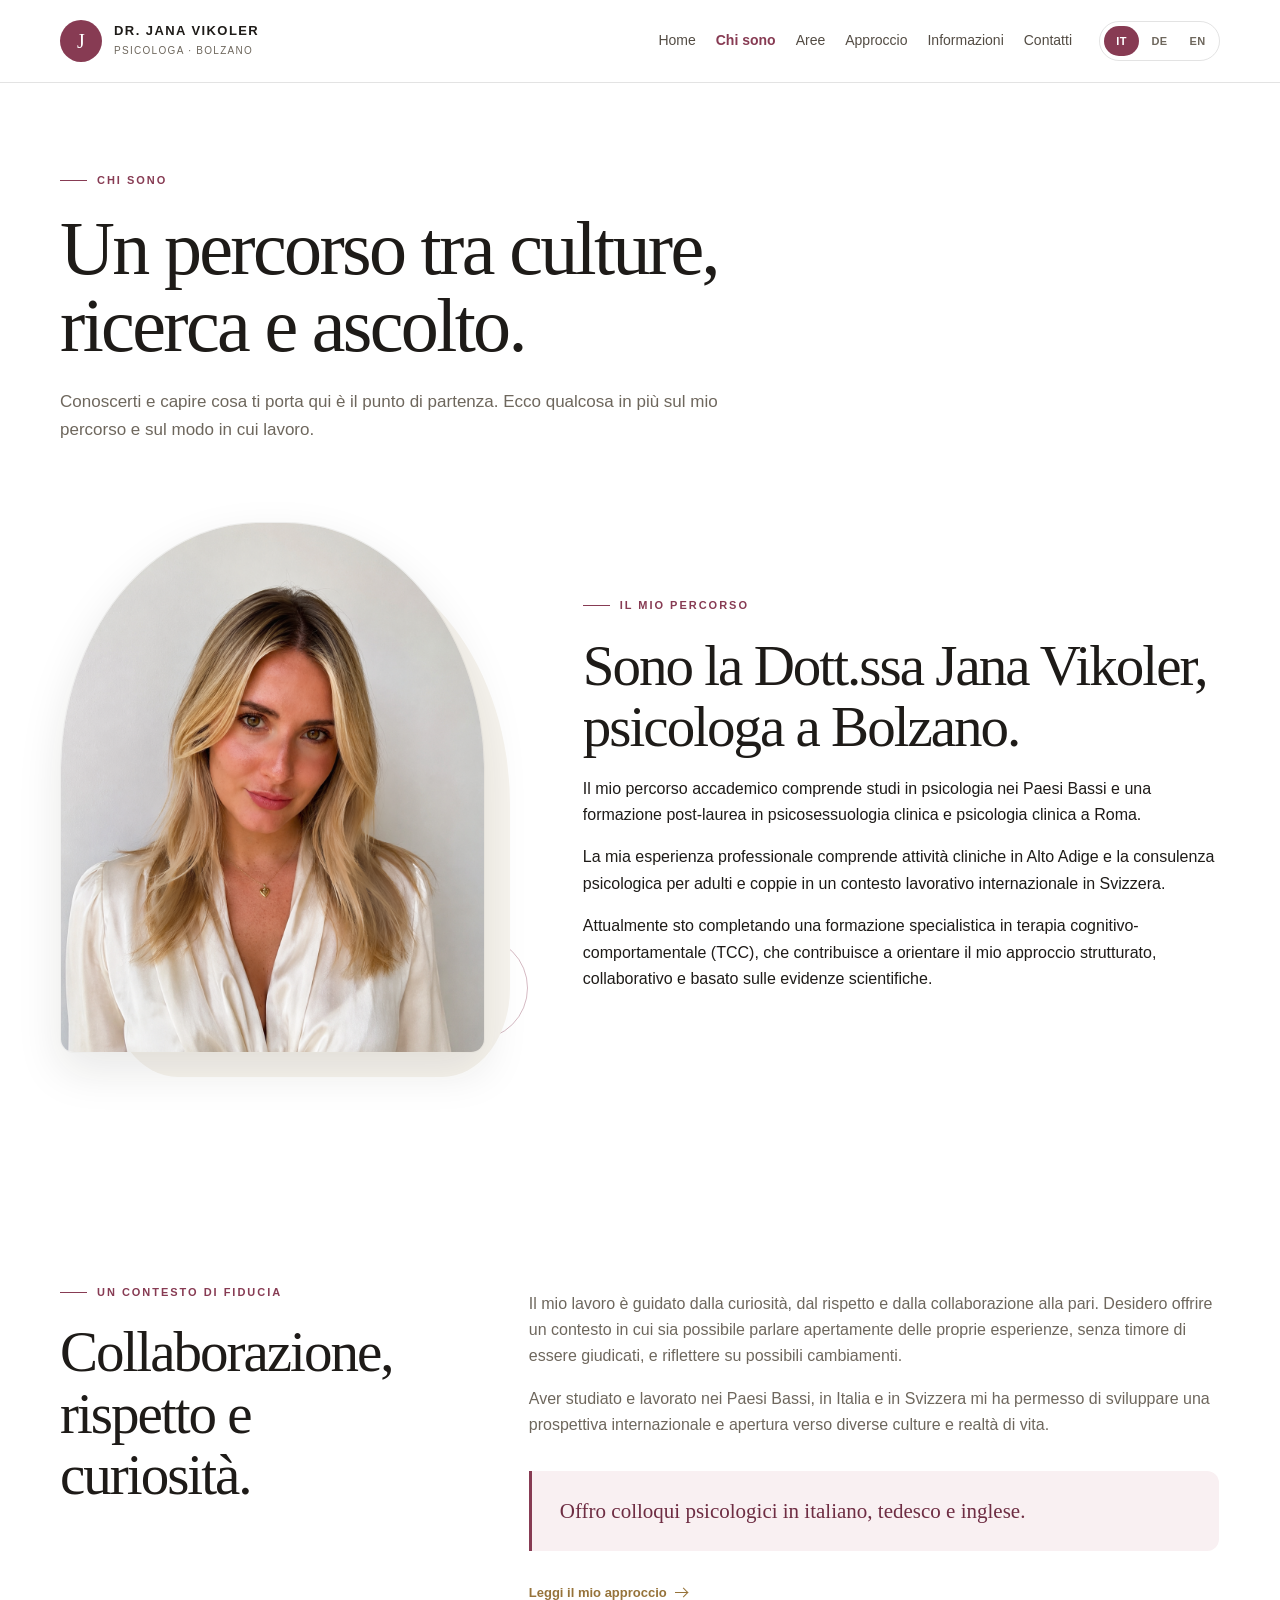
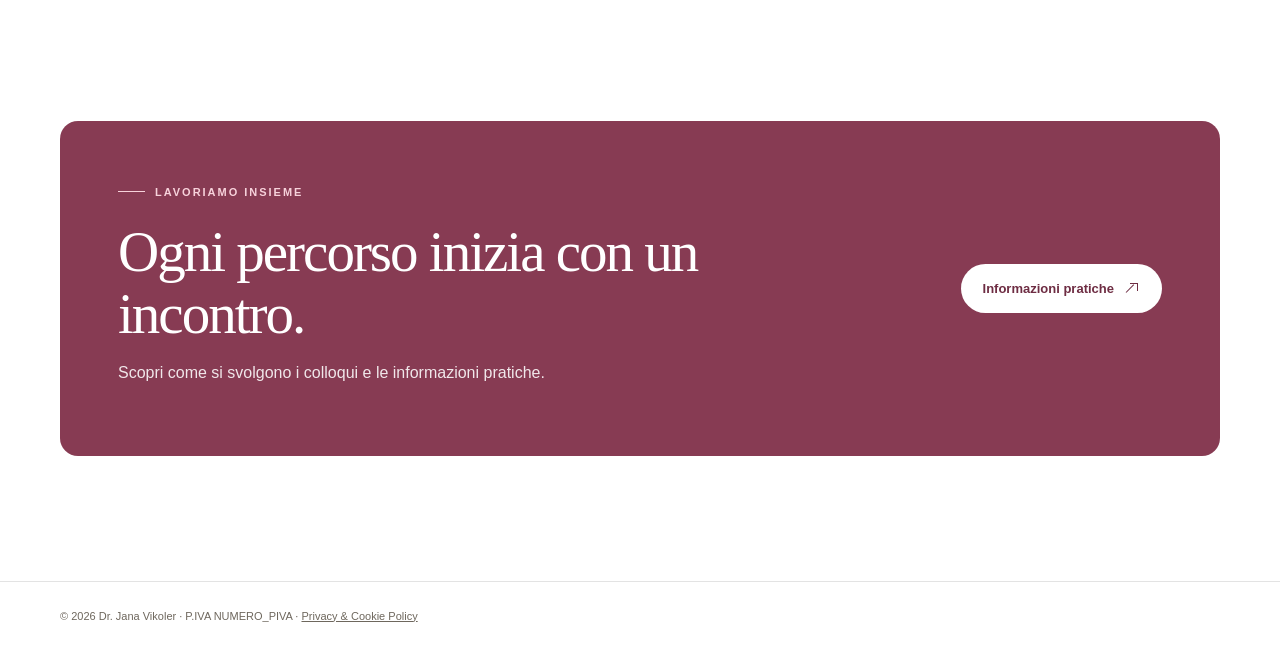
==== commit 0840e530: "Add privacy.html and update footers" ====
--- a/about.html
+++ b/about.html
@@ -53,6 +53,10 @@
     <section class="container section section-no-top"><div class="contact-panel"><div class="contact-copy"><p class="eyebrow"><span data-it="Lavoriamo insieme" data-de="Zusammenarbeit" data-en="Working together">Lavoriamo insieme</span></p><h2 data-it="Ogni percorso inizia con un incontro." data-de="Jeder Weg beginnt mit einem Gespräch." data-en="Every path begins with a conversation.">Ogni percorso inizia con un incontro.</h2><p data-it="Scopri come si svolgono i colloqui e le informazioni pratiche." data-de="Erfahren Sie mehr über den Ablauf und praktische Informationen." data-en="Find out how sessions work and read the practical information.">Scopri come si svolgono i colloqui e le informazioni pratiche.</p></div><a class="button" href="practical.html"><span data-it="Informazioni pratiche" data-de="Praktische Informationen" data-en="Practical information">Informazioni pratiche</span><span class="arrow" aria-hidden="true"></span></a></div></section>
   </main>
 
-  <footer class="site-footer"><div class="container footer-inner"><p>© <span class="year"></span> Dr. Jana Vikoler</p></div></footer>
+  <footer class="site-footer">
+    <div class="container footer-inner">
+      <p>© <span class="year"></span> Dr. Jana Vikoler · P.IVA NUMERO_PIVA · <a href="privacy.html" data-it="Privacy & Cookie Policy" data-de="Datenschutz & Cookies" data-en="Privacy & Cookie Policy">Privacy & Cookie Policy</a></p>
+    </div>
+  </footer>
 </body>
 </html>
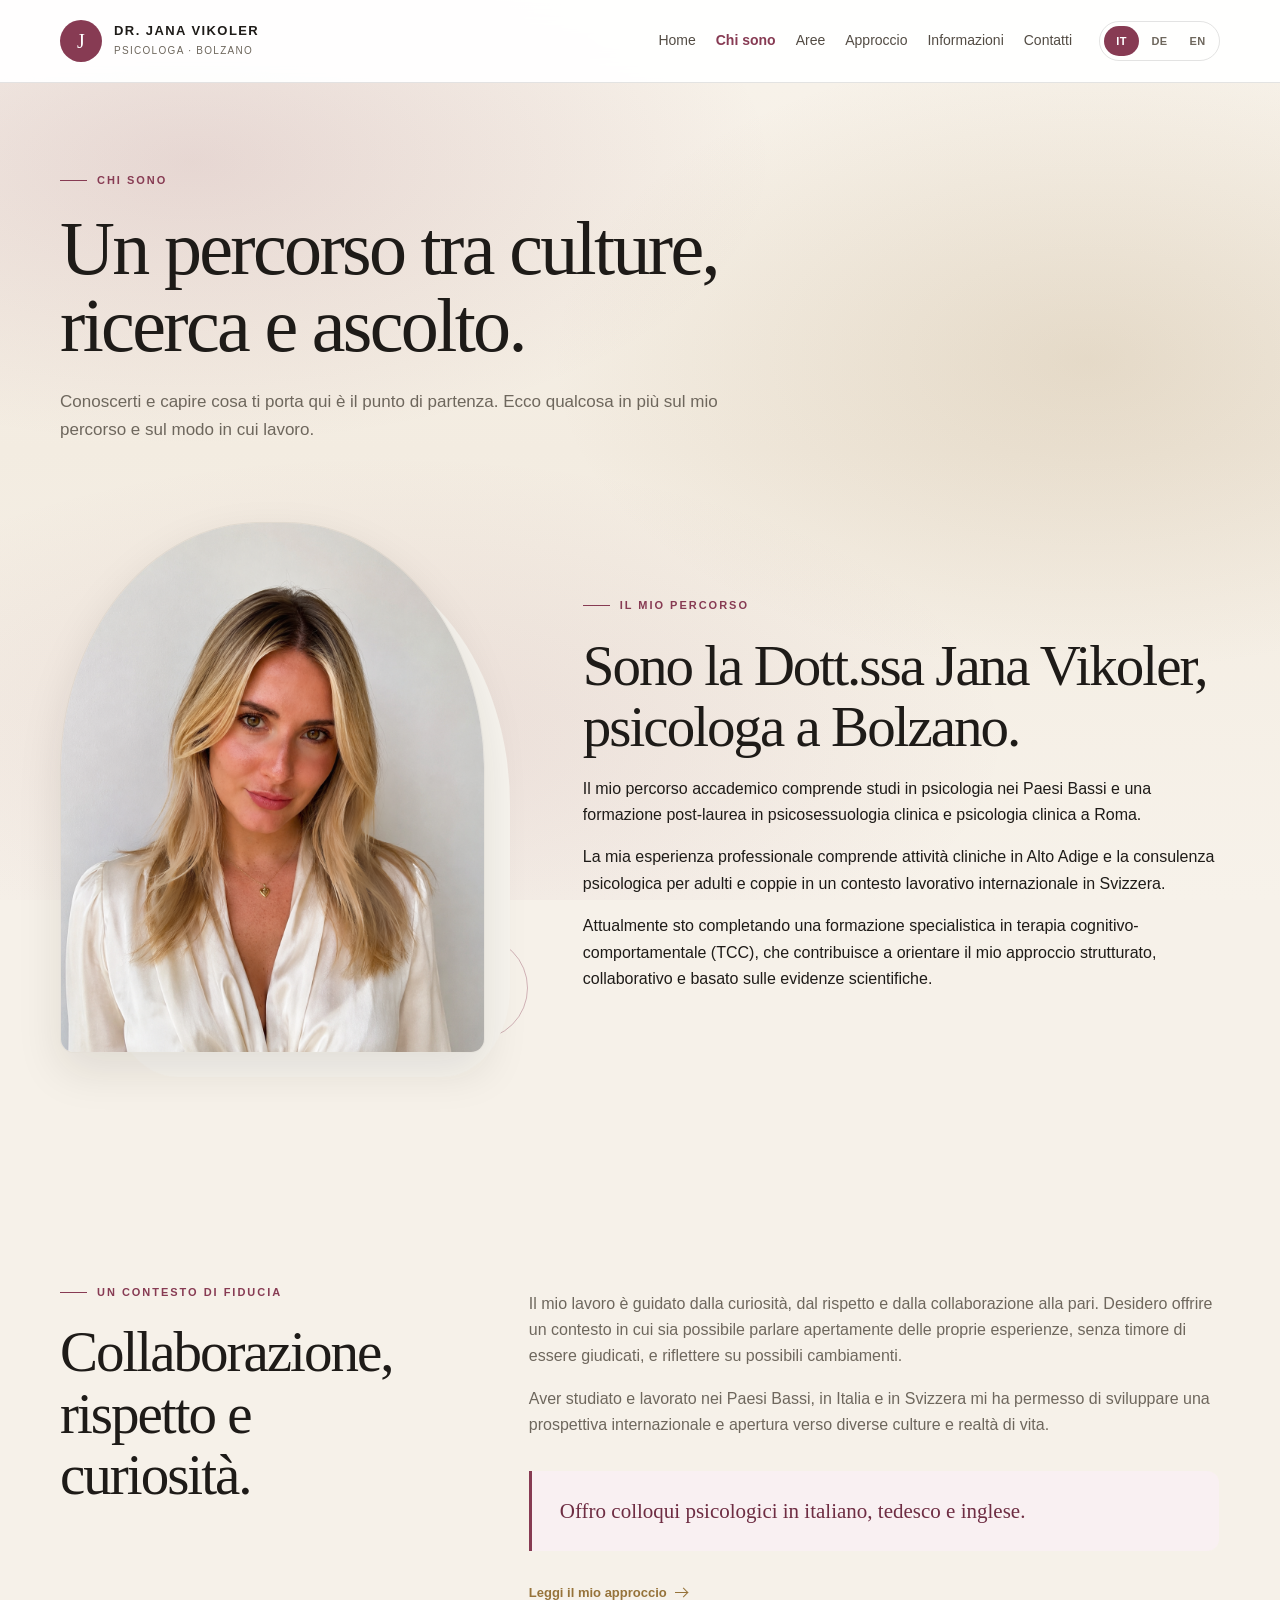
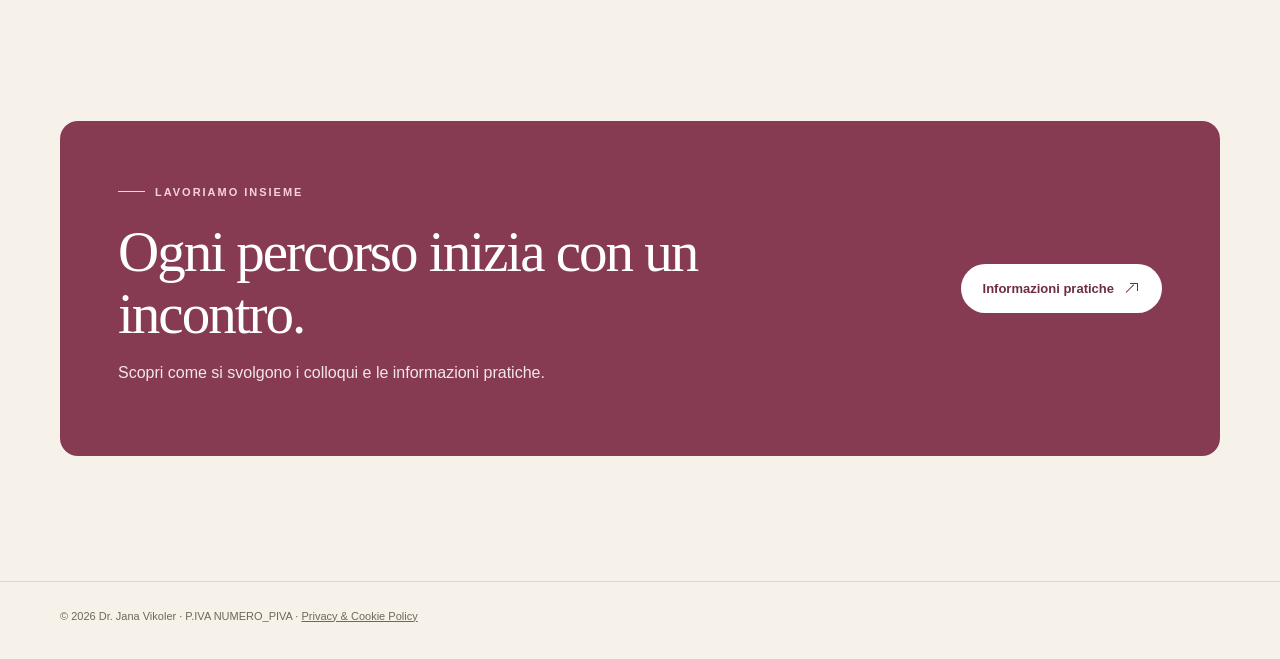
==== commit bc27cae1: "css changes" ====
--- a/about.html
+++ b/about.html
@@ -1,6 +1,7 @@
 <!doctype html>
 <html lang="it">
 <head>
+  <link rel="icon" type="image/svg+xml" href="favicon_jana.svg">
   <meta charset="utf-8">
   <meta name="viewport" content="width=device-width, initial-scale=1">
   <meta name="theme-color" content="#ffffff">
--- a/style.css
+++ b/style.css
@@ -21,12 +21,19 @@
 html { scroll-behavior: smooth; }
 body {
   margin: 0;
-  background: var(--paper);
+  background-color: #f6f1e9;
+  background-image:
+    radial-gradient(ellipse 65% 45% at 15% 18%, rgba(135, 59, 83, 0.14) 0%, transparent 70%),
+    radial-gradient(ellipse 60% 50% at 85% 40%, rgba(150, 115, 58, 0.16) 0%, transparent 70%),
+    radial-gradient(ellipse 70% 45% at 30% 82%, rgba(135, 59, 83, 0.10) 0%, transparent 70%),
+    linear-gradient(180deg, #f8f3eb 0%, #f3ece1 50%, #f7f2ea 100%);
+  background-attachment: fixed;
   color: var(--ink);
   font-family: var(--sans);
   font-size: 16px;
   line-height: 1.65;
 }
+
 a { color: inherit; }
 button { font: inherit; }
 img { max-width: 100%; }
@@ -87,7 +94,7 @@
 .hero { min-height: 620px; display: grid; grid-template-columns: 1.03fr .97fr; align-items: center; gap: 65px; padding-block: 56px 85px; }
 .intro-section { margin-block: 50px 40px; }
 .intro-band { min-height: 120px; display: grid; grid-template-columns: 1fr; align-items: center; gap: 32px; padding: 25px 36px; border: 1px solid rgba(150, 115, 58, .22); border-left: 4px solid var(--gold); border-radius: 14px; background: linear-gradient(105deg, #f7f3ea 0%, #fbf9f4 55%, #ffffff 100%); box-shadow: 0 10px 30px rgba(150, 115, 58, .07); }
-.intro-band blockquote { max-width: 780px; margin: 0; color: var(--ink); font: clamp(20px, 2.2vw, 24px)/1.5 var(--serif); }
+.intro-band blockquote { max-width: 860px; margin: 0; color: var(--ink); font: clamp(20px, 2.2vw, 24px)/1.5 var(--serif); }
 .intro-band blockquote::before { content: "“"; color: var(--gold); font-size: 1.8em; font-weight: 700; line-height: 0; vertical-align: -.2em; }
 .intro-band blockquote::after { content: "”"; color: var(--gold); font-size: 1.8em; font-weight: 700; line-height: 0; vertical-align: -.2em; }
 .quote-ending { white-space: nowrap; }
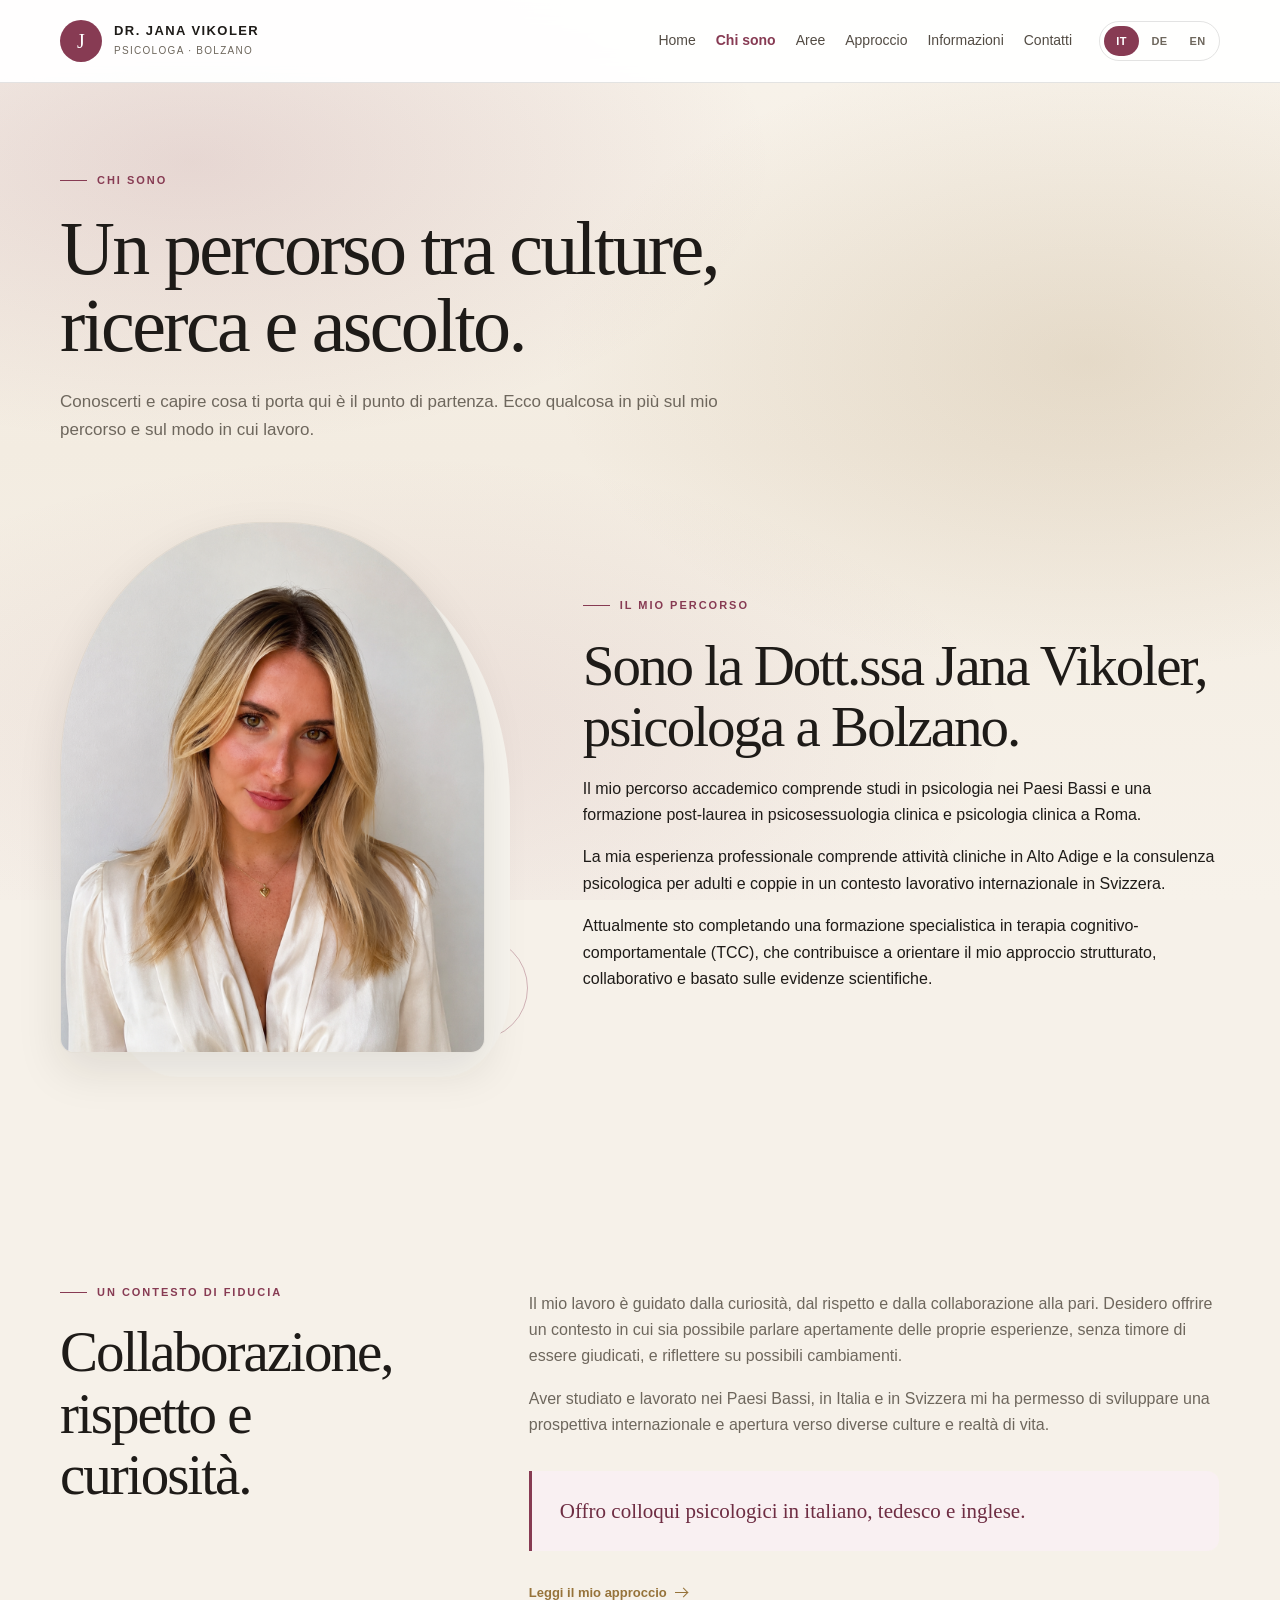
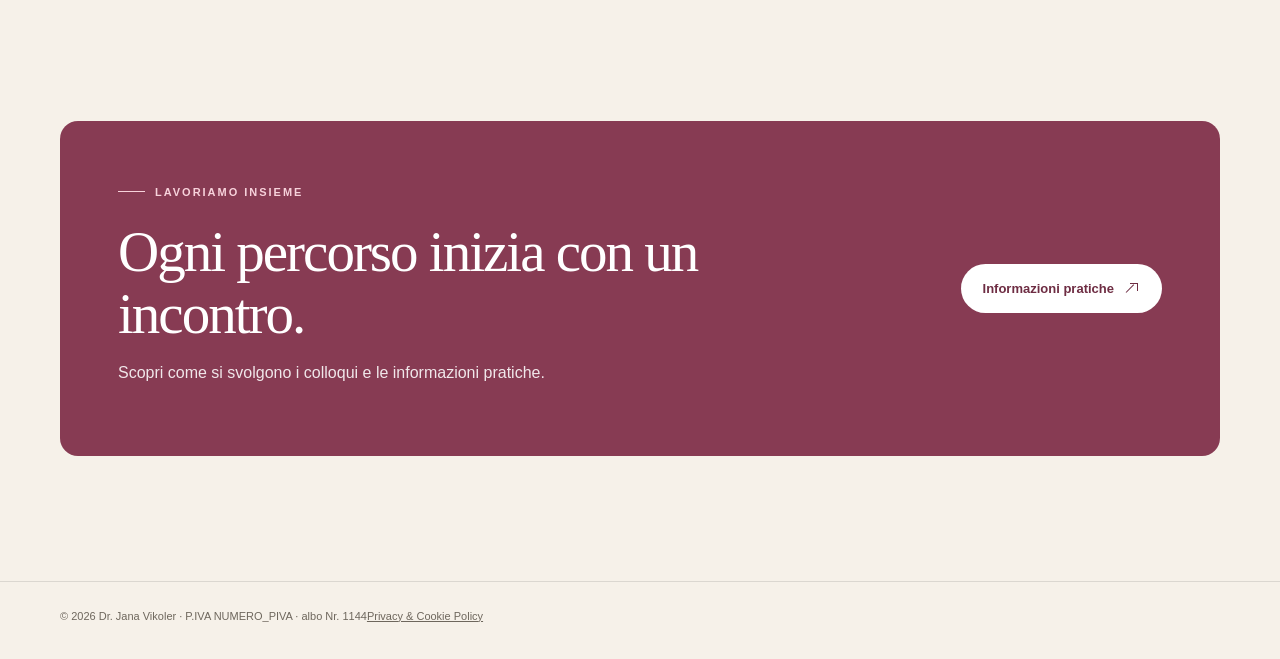
==== commit 2f8d9c85: "css changes" ====
--- a/about.html
+++ b/about.html
@@ -56,7 +56,7 @@
 
   <footer class="site-footer">
     <div class="container footer-inner">
-      <p>© <span class="year"></span> Dr. Jana Vikoler · P.IVA NUMERO_PIVA · <a href="privacy.html" data-it="Privacy & Cookie Policy" data-de="Datenschutz & Cookies" data-en="Privacy & Cookie Policy">Privacy & Cookie Policy</a></p>
+      <p>© <span class="year"></span> Dr. Jana Vikoler · P.IVA NUMERO_PIVA · albo Nr. 1144<a href="privacy.html" data-it="Privacy & Cookie Policy" data-de="Datenschutz & Cookies" data-en="Privacy & Cookie Policy">Privacy & Cookie Policy</a></p>
     </div>
   </footer>
 </body>
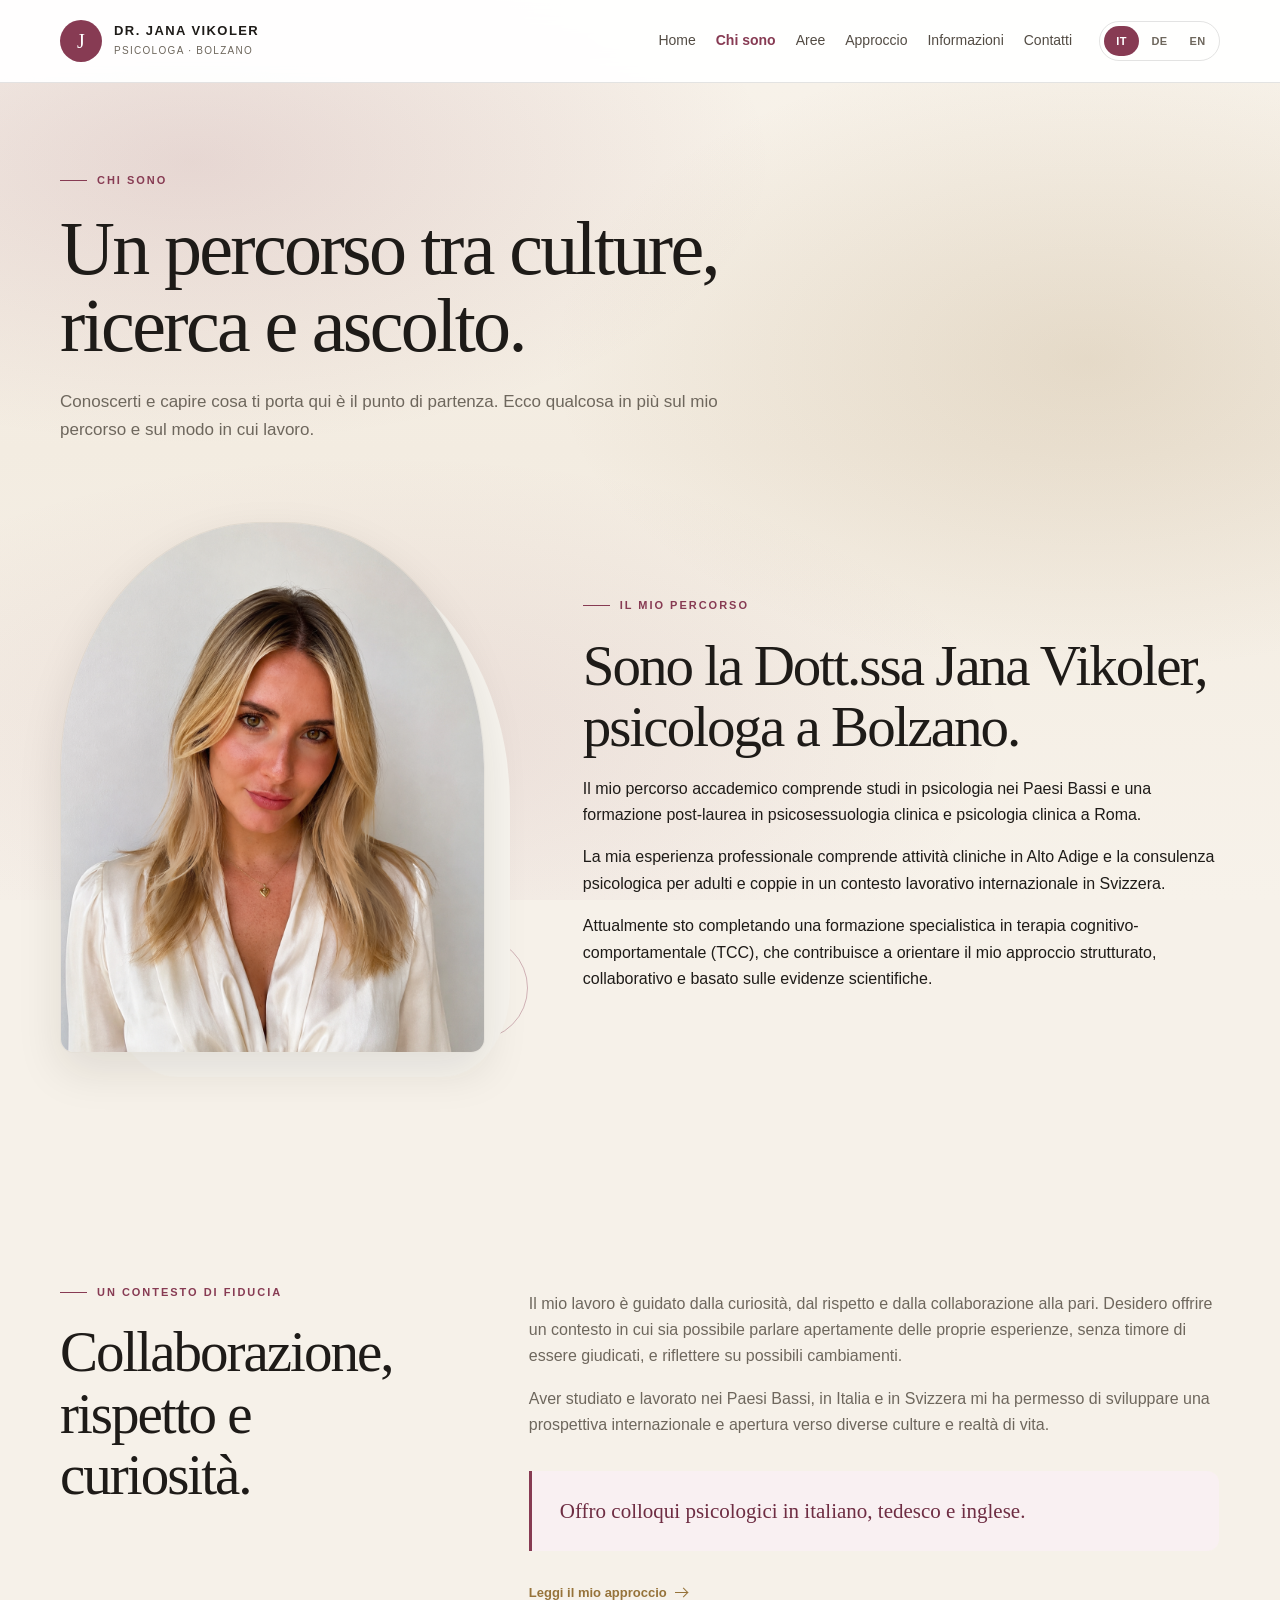
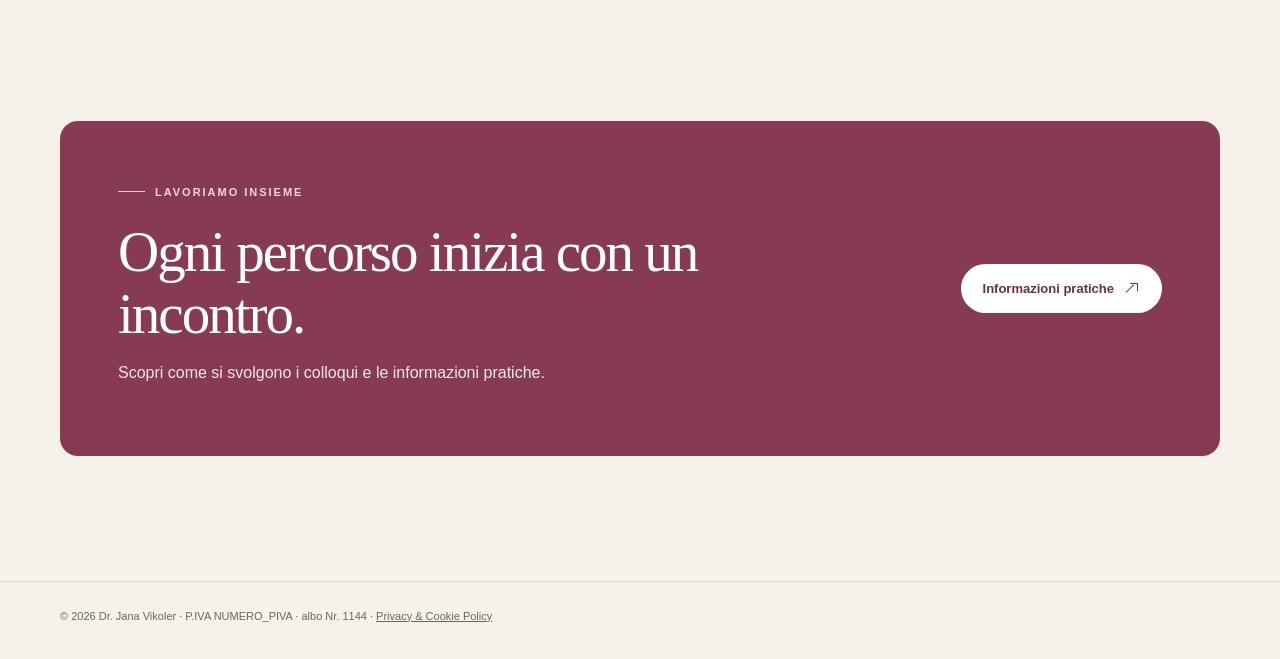
==== commit 4086a2a6: "css changes" ====
--- a/about.html
+++ b/about.html
@@ -56,7 +56,7 @@
 
   <footer class="site-footer">
     <div class="container footer-inner">
-      <p>© <span class="year"></span> Dr. Jana Vikoler · P.IVA NUMERO_PIVA · albo Nr. 1144<a href="privacy.html" data-it="Privacy & Cookie Policy" data-de="Datenschutz & Cookies" data-en="Privacy & Cookie Policy">Privacy & Cookie Policy</a></p>
+      <p>© <span class="year"></span> Dr. Jana Vikoler · P.IVA NUMERO_PIVA · albo Nr. 1144 · <a href="privacy.html" data-it="Privacy & Cookie Policy" data-de="Datenschutz & Cookies" data-en="Privacy & Cookie Policy">Privacy & Cookie Policy</a></p>
     </div>
   </footer>
 </body>
